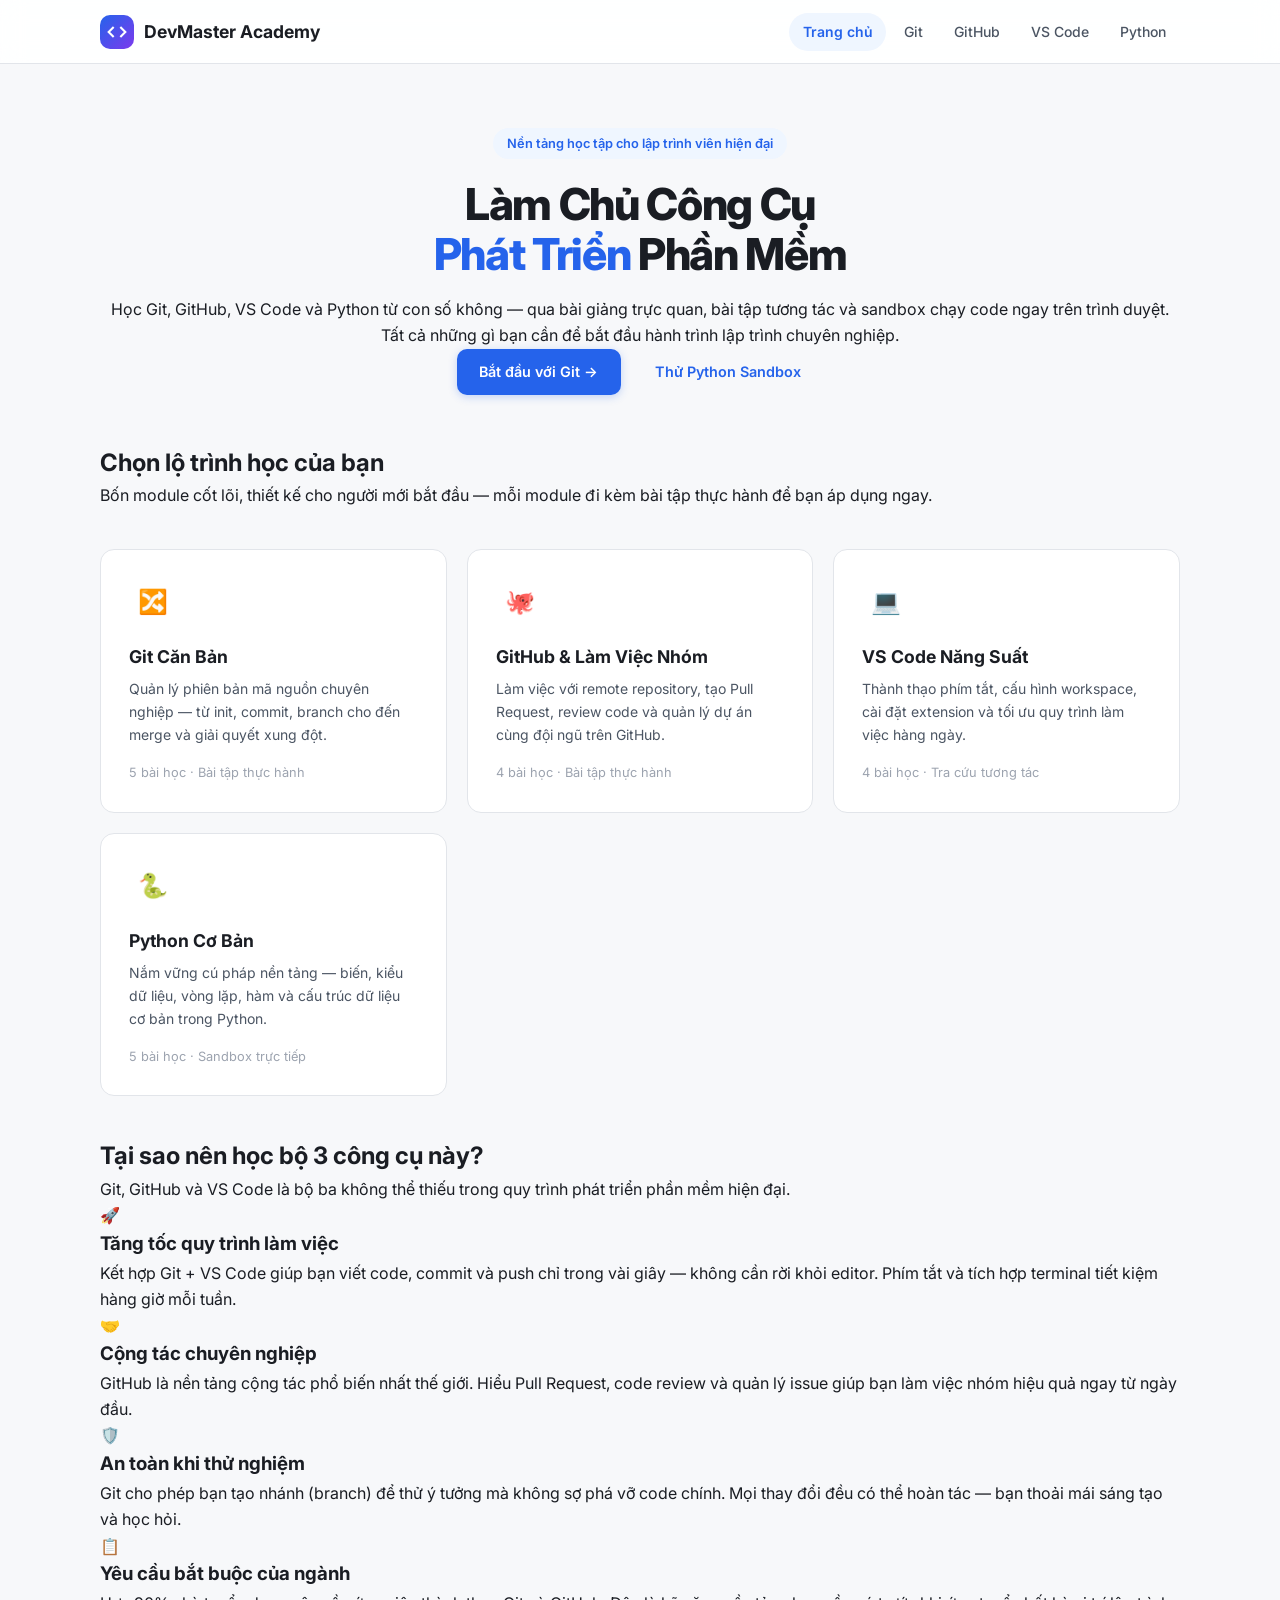
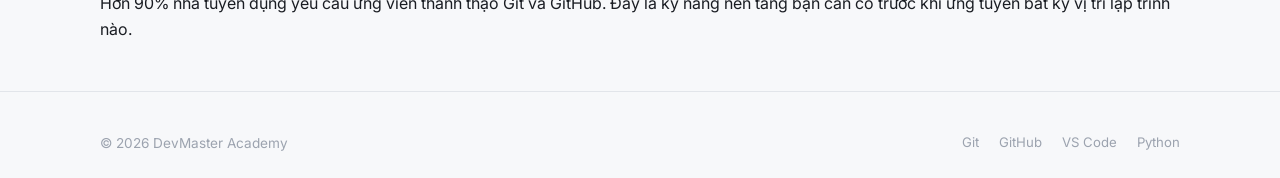
==== index.html @ 4f28a746 "first commit" ====
<!DOCTYPE html>
<html lang="vi">
<head>
  <meta charset="UTF-8">
  <meta name="viewport" content="width=device-width, initial-scale=1.0">
  <title>DevMaster Academy — Nền tảng học lập trình hiện đại</title>
  <link href="https://fonts.googleapis.com/css2?family=Inter:wght@400;500;600;700;800&family=JetBrains+Mono:wght@400;500;600;700&display=swap" rel="stylesheet">
  <link rel="stylesheet" href="css/style.css">
</head>
<body>

  <!-- ========== HEADER ========== -->
  <header class="site-header">
    <div class="container header-inner">
      <a href="index.html" class="brand">
        <div class="brand-icon">
          <svg width="20" height="20" viewBox="0 0 24 24" fill="none" stroke="currentColor" stroke-width="2.5"><polyline points="16 18 22 12 16 6"/><polyline points="8 6 2 12 8 18"/></svg>
        </div>
        DevMaster Academy
      </a>
      <nav class="nav-main">
        <a href="index.html" class="active">Trang chủ</a>
        <a href="git.html">Git</a>
        <a href="github.html">GitHub</a>
        <a href="vscode.html">VS Code</a>
        <a href="python.html">Python</a>
      </nav>
    </div>
  </header>

  <!-- ========== HERO ========== -->
  <section class="hero">
    <div class="container">
      <span class="hero-badge">Nền tảng học tập cho lập trình viên hiện đại</span>
      <h1 class="hero-title">Làm Chủ Công Cụ<br><span class="accent">Phát Triển</span> Phần Mềm</h1>
      <p class="hero-lead">Học Git, GitHub, VS Code và Python từ con số không — qua bài giảng trực quan, bài tập tương tác và sandbox chạy code ngay trên trình duyệt. Tất cả những gì bạn cần để bắt đầu hành trình lập trình chuyên nghiệp.</p>
      <div class="hero-actions">
        <a href="git.html" class="btn btn-primary">Bắt đầu với Git →</a>
        <a href="python.html" class="btn btn-secondary">Thử Python Sandbox</a>
      </div>
    </div>
  </section>

  <!-- ========== MODULE GRID ========== -->
  <section class="modules-section">
    <div class="container">
      <h2 class="section-title">Chọn lộ trình học của bạn</h2>
      <p class="section-desc">Bốn module cốt lõi, thiết kế cho người mới bắt đầu — mỗi module đi kèm bài tập thực hành để bạn áp dụng ngay.</p>
      <div class="modules-grid">

        <!-- Git -->
        <a href="git.html" class="module-card">
          <div class="module-icon">🔀</div>
          <h3 class="module-title">Git Căn Bản</h3>
          <p class="module-desc">Quản lý phiên bản mã nguồn chuyên nghiệp — từ init, commit, branch cho đến merge và giải quyết xung đột.</p>
          <span class="module-meta">5 bài học · Bài tập thực hành</span>
        </a>

        <!-- GitHub -->
        <a href="github.html" class="module-card">
          <div class="module-icon">🐙</div>
          <h3 class="module-title">GitHub & Làm Việc Nhóm</h3>
          <p class="module-desc">Làm việc với remote repository, tạo Pull Request, review code và quản lý dự án cùng đội ngũ trên GitHub.</p>
          <span class="module-meta">4 bài học · Bài tập thực hành</span>
        </a>

        <!-- VS Code -->
        <a href="vscode.html" class="module-card">
          <div class="module-icon">💻</div>
          <h3 class="module-title">VS Code Năng Suất</h3>
          <p class="module-desc">Thành thạo phím tắt, cấu hình workspace, cài đặt extension và tối ưu quy trình làm việc hàng ngày.</p>
          <span class="module-meta">4 bài học · Tra cứu tương tác</span>
        </a>

        <!-- Python -->
        <a href="python.html" class="module-card">
          <div class="module-icon">🐍</div>
          <h3 class="module-title">Python Cơ Bản</h3>
          <p class="module-desc">Nắm vững cú pháp nền tảng — biến, kiểu dữ liệu, vòng lặp, hàm và cấu trúc dữ liệu cơ bản trong Python.</p>
          <span class="module-meta">5 bài học · Sandbox trực tiếp</span>
        </a>

      </div>
    </div>
  </section>

  <!-- ========== WHY SECTION ========== -->
  <section class="why-section">
    <div class="container">
      <h2 class="section-title">Tại sao nên học bộ 3 công cụ này?</h2>
      <p class="section-desc">Git, GitHub và VS Code là bộ ba không thể thiếu trong quy trình phát triển phần mềm hiện đại.</p>
      <div class="why-grid">

        <div class="why-card">
          <div class="why-card-icon">🚀</div>
          <h3>Tăng tốc quy trình làm việc</h3>
          <p>Kết hợp Git + VS Code giúp bạn viết code, commit và push chỉ trong vài giây — không cần rời khỏi editor. Phím tắt và tích hợp terminal tiết kiệm hàng giờ mỗi tuần.</p>
        </div>

        <div class="why-card">
          <div class="why-card-icon">🤝</div>
          <h3>Cộng tác chuyên nghiệp</h3>
          <p>GitHub là nền tảng cộng tác phổ biến nhất thế giới. Hiểu Pull Request, code review và quản lý issue giúp bạn làm việc nhóm hiệu quả ngay từ ngày đầu.</p>
        </div>

        <div class="why-card">
          <div class="why-card-icon">🛡️</div>
          <h3>An toàn khi thử nghiệm</h3>
          <p>Git cho phép bạn tạo nhánh (branch) để thử ý tưởng mà không sợ phá vỡ code chính. Mọi thay đổi đều có thể hoàn tác — bạn thoải mái sáng tạo và học hỏi.</p>
        </div>

        <div class="why-card">
          <div class="why-card-icon">📋</div>
          <h3>Yêu cầu bắt buộc của ngành</h3>
          <p>Hơn 90% nhà tuyển dụng yêu cầu ứng viên thành thạo Git và GitHub. Đây là kỹ năng nền tảng bạn cần có trước khi ứng tuyển bất kỳ vị trí lập trình nào.</p>
        </div>

      </div>
    </div>
  </section>

  <!-- ========== FOOTER ========== -->
  <footer class="site-footer">
    <div class="container footer-inner">
      <span>© 2026 DevMaster Academy</span>
      <div class="footer-links">
        <a href="git.html">Git</a>
        <a href="github.html">GitHub</a>
        <a href="vscode.html">VS Code</a>
        <a href="python.html">Python</a>
      </div>
    </div>
  </footer>

  <script src="js/app.js"></script>
</body>
</html>
---- css/style.css ----
/* ============================================================
   DevMaster Academy – Clean Minimal Design System
   ============================================================ */

/* ---------- Design Tokens ---------- */
:root {
  --font-body: 'Inter', system-ui, -apple-system, sans-serif;
  --font-mono: 'JetBrains Mono', 'Fira Code', Consolas, monospace;

  --c-bg:        #f7f8fa;
  --c-surface:   #ffffff;
  --c-surface-2: #f0f2f5;
  --c-border:    #e2e5ea;
  --c-border-2:  #d0d4db;
  --c-text:      #1a1d23;
  --c-text-2:    #4b5563;
  --c-text-3:    #9ca3af;
  --c-link:      #2563eb;

  --c-blue:      #2563eb;
  --c-blue-bg:   #eff6ff;
  --c-green:     #16a34a;
  --c-green-bg:  #f0fdf4;
  --c-orange:    #ea580c;
  --c-orange-bg: #fff7ed;
  --c-purple:    #7c3aed;
  --c-purple-bg: #f5f3ff;
  --c-yellow:    #ca8a04;
  --c-yellow-bg: #fefce8;
  --c-red:       #dc2626;
  --c-red-bg:    #fef2f2;
  --c-cyan:      #0891b2;
  --c-cyan-bg:   #ecfeff;

  --shadow-xs:  0 1px 2px rgba(0,0,0,.04);
  --shadow-sm:  0 1px 3px rgba(0,0,0,.06), 0 1px 2px rgba(0,0,0,.04);
  --shadow-md:  0 4px 6px -1px rgba(0,0,0,.07), 0 2px 4px -2px rgba(0,0,0,.05);
  --shadow-lg:  0 10px 15px -3px rgba(0,0,0,.08), 0 4px 6px -4px rgba(0,0,0,.04);

  --radius-sm:  6px;
  --radius-md:  10px;
  --radius-lg:  14px;
  --radius-xl:  20px;
  --radius-pill: 100px;

  --max-w: 1120px;
  --header-h: 64px;
}

/* ---------- Reset ---------- */
*,*::before,*::after{box-sizing:border-box;margin:0;padding:0}
html{scroll-behavior:smooth;font-size:16px;-webkit-text-size-adjust:100%}
body{font-family:var(--font-body);background:var(--c-bg);color:var(--c-text);line-height:1.65;min-height:100vh}
img,svg{display:block;max-width:100%}
a{color:var(--c-link);text-decoration:none}
a:hover{text-decoration:underline}
ul,ol{list-style:none}
button,input,select,textarea{font-family:inherit;font-size:inherit}

/* ---------- Layout ---------- */
.container{width:100%;max-width:var(--max-w);margin:0 auto;padding:0 1.25rem}
.page-body{padding:2.5rem 0 4rem}

/* ---------- Header ---------- */
.site-header{
  position:sticky;top:0;z-index:50;
  height:var(--header-h);
  background:rgba(255,255,255,.88);
  backdrop-filter:blur(12px);-webkit-backdrop-filter:blur(12px);
  border-bottom:1px solid var(--c-border);
}
.header-inner{
  display:flex;align-items:center;justify-content:space-between;
  height:var(--header-h);gap:1rem;
}
.brand{display:flex;align-items:center;gap:.6rem;text-decoration:none;color:var(--c-text);font-weight:700;font-size:1.1rem}
.brand-icon{
  width:34px;height:34px;border-radius:var(--radius-md);
  background:linear-gradient(135deg,#2563eb,#7c3aed);
  display:flex;align-items:center;justify-content:center;color:#fff;
}
.nav-main{display:flex;align-items:center;gap:.25rem}
.nav-main a{
  padding:.45rem .85rem;border-radius:var(--radius-pill);
  font-size:.875rem;font-weight:500;color:var(--c-text-2);
  transition:background .15s,color .15s;text-decoration:none;
}
.nav-main a:hover{background:var(--c-surface-2);color:var(--c-text)}
.nav-main a.active{background:var(--c-blue-bg);color:var(--c-blue);font-weight:600}
.mobile-menu-btn{
  display:none;width:38px;height:38px;border-radius:var(--radius-md);
  border:1px solid var(--c-border);background:var(--c-surface);
  cursor:pointer;align-items:center;justify-content:center;color:var(--c-text-2);
}

/* ---------- Hero (Home) ---------- */
.hero{padding:4rem 0 3rem;text-align:center}
.hero-badge{
  display:inline-flex;align-items:center;gap:.4rem;
  padding:.3rem .9rem;border-radius:var(--radius-pill);
  background:var(--c-blue-bg);color:var(--c-blue);
  font-size:.8rem;font-weight:600;margin-bottom:1.25rem;
}
.hero h1{font-size:2.75rem;font-weight:800;line-height:1.15;letter-spacing:-.03em;margin-bottom:1rem}
.hero h1 .accent{color:var(--c-blue)}
.hero .lead{font-size:1.15rem;color:var(--c-text-2);max-width:640px;margin:0 auto 2rem}
.hero-actions{display:flex;gap:.75rem;justify-content:center;flex-wrap:wrap}

/* ---------- Buttons ---------- */
.btn{
  display:inline-flex;align-items:center;gap:.5rem;
  padding:.7rem 1.4rem;border-radius:var(--radius-md);
  font-weight:600;font-size:.9rem;border:none;cursor:pointer;
  transition:transform .15s,box-shadow .15s;text-decoration:none;
}
.btn:hover{transform:translateY(-1px);text-decoration:none}
.btn-primary{background:var(--c-blue);color:#fff;box-shadow:0 2px 8px rgba(37,99,235,.25)}
.btn-primary:hover{box-shadow:0 4px 14px rgba(37,99,235,.35)}
.btn-outline{background:var(--c-surface);color:var(--c-text);border:1px solid var(--c-border)}
.btn-outline:hover{border-color:var(--c-border-2);box-shadow:var(--shadow-sm)}
.btn-sm{padding:.45rem .9rem;font-size:.8rem;border-radius:var(--radius-sm)}
.btn-success{background:var(--c-green);color:#fff}
.btn-orange{background:var(--c-orange);color:#fff}

/* ---------- Module Cards Grid (Home) ---------- */
.modules-grid{
  display:grid;grid-template-columns:repeat(auto-fill,minmax(260px,1fr));
  gap:1.25rem;margin:2.5rem 0;
}
.module-card{
  background:var(--c-surface);border:1px solid var(--c-border);
  border-radius:var(--radius-lg);padding:1.75rem;
  transition:box-shadow .2s,transform .2s;text-decoration:none;color:var(--c-text);
  display:flex;flex-direction:column;
}
.module-card:hover{box-shadow:var(--shadow-md);transform:translateY(-3px);text-decoration:none}
.module-icon{
  width:48px;height:48px;border-radius:var(--radius-md);
  display:flex;align-items:center;justify-content:center;
  font-size:1.5rem;margin-bottom:1rem;
}
.module-icon.git{background:var(--c-orange-bg);color:var(--c-orange)}
.module-icon.github{background:var(--c-surface-2);color:var(--c-text)}
.module-icon.vscode{background:var(--c-blue-bg);color:var(--c-blue)}
.module-icon.python{background:var(--c-yellow-bg);color:var(--c-yellow)}
.module-card h3{font-size:1.1rem;font-weight:700;margin-bottom:.4rem}
.module-card p{font-size:.875rem;color:var(--c-text-2);flex:1}
.module-meta{display:flex;align-items:center;gap:.75rem;margin-top:1rem;font-size:.8rem;color:var(--c-text-3)}

/* ---------- Page Title Banner ---------- */
.page-banner{
  padding:2.5rem 0 1.5rem;
  border-bottom:1px solid var(--c-border);margin-bottom:2.5rem;
}
.breadcrumb{display:flex;align-items:center;gap:.35rem;font-size:.825rem;color:var(--c-text-3);margin-bottom:.75rem}
.breadcrumb a{color:var(--c-text-3)}
.breadcrumb a:hover{color:var(--c-blue)}
.breadcrumb .sep{color:var(--c-border-2)}
.page-banner h1{font-size:2rem;font-weight:800;letter-spacing:-.02em;display:flex;align-items:center;gap:.6rem}
.page-banner .lead{color:var(--c-text-2);margin-top:.4rem;max-width:700px}

/* ---------- Lesson Cards ---------- */
.lessons-list{display:flex;flex-direction:column;gap:2rem}
.lesson{
  background:var(--c-surface);border:1px solid var(--c-border);
  border-radius:var(--radius-lg);overflow:hidden;
}
.lesson-header{
  padding:1.5rem 1.75rem 1.25rem;
  display:flex;align-items:flex-start;justify-content:space-between;gap:1rem;
  border-bottom:1px solid var(--c-border);cursor:pointer;
}
.lesson-header h2{font-size:1.2rem;font-weight:700;display:flex;align-items:center;gap:.5rem}
.lesson-num{
  display:inline-flex;align-items:center;justify-content:center;
  width:28px;height:28px;border-radius:50%;
  background:var(--c-blue-bg);color:var(--c-blue);
  font-size:.8rem;font-weight:700;flex-shrink:0;
}
.lesson-num.orange{background:var(--c-orange-bg);color:var(--c-orange)}
.lesson-num.green{background:var(--c-green-bg);color:var(--c-green)}
.lesson-num.purple{background:var(--c-purple-bg);color:var(--c-purple)}
.badge{
  display:inline-block;padding:.2rem .6rem;border-radius:var(--radius-pill);
  font-size:.7rem;font-weight:600;white-space:nowrap;
}
.badge-blue{background:var(--c-blue-bg);color:var(--c-blue)}
.badge-orange{background:var(--c-orange-bg);color:var(--c-orange)}
.badge-green{background:var(--c-green-bg);color:var(--c-green)}
.badge-purple{background:var(--c-purple-bg);color:var(--c-purple)}
.badge-yellow{background:var(--c-yellow-bg);color:var(--c-yellow)}

.lesson-body{padding:1.5rem 1.75rem}
.lesson-body p{margin-bottom:1rem;color:var(--c-text-2)}
.lesson-body p strong{color:var(--c-text)}
.lesson-body ul,.lesson-body ol{margin-left:1.25rem;margin-bottom:1rem;color:var(--c-text-2)}
.lesson-body li{margin-bottom:.4rem}
.lesson-body li::marker{color:var(--c-text-3)}

/* ---------- Code Blocks ---------- */
.code-block{
  background:#1e1e2e;border-radius:var(--radius-md);
  margin:1.25rem 0;overflow:hidden;border:1px solid #2a2a3c;
}
.code-bar{
  display:flex;align-items:center;justify-content:space-between;
  padding:.4rem .85rem;background:rgba(255,255,255,.04);
  border-bottom:1px solid rgba(255,255,255,.06);
}
.code-lang{font-family:var(--font-mono);font-size:.7rem;color:#9ca3af;text-transform:uppercase;font-weight:600;letter-spacing:.04em}
.btn-copy{
  display:inline-flex;align-items:center;gap:.3rem;
  padding:.2rem .55rem;font-size:.7rem;font-weight:600;
  background:rgba(255,255,255,.06);border:1px solid rgba(255,255,255,.1);
  border-radius:var(--radius-sm);color:#9ca3af;cursor:pointer;
  transition:background .15s,color .15s;
}
.btn-copy:hover{background:rgba(255,255,255,.12);color:#e2e8f0}
.btn-copy.copied{background:rgba(22,163,74,.2);color:#4ade80;border-color:rgba(22,163,74,.3)}
pre{margin:0;padding:1rem 1.1rem;overflow-x:auto;font-family:var(--font-mono);font-size:.82rem;line-height:1.7;color:#cdd6f4}
code{font-family:var(--font-mono)}

/* Inline code */
p code,li code,td code{
  font-size:.82em;padding:.1em .4em;
  background:var(--c-surface-2);border:1px solid var(--c-border);
  border-radius:4px;color:var(--c-blue);
}

/* Syntax tokens */
.t-kw{color:#cba6f7;font-weight:600}
.t-fn{color:#89b4fa}
.t-str{color:#a6e3a1}
.t-num{color:#fab387}
.t-cm{color:#6c7086;font-style:italic}
.t-op{color:#89dceb}
.t-type{color:#f9e2af}
.t-var{color:#cdd6f4}

/* ---------- Callout Boxes ---------- */
.callout{
  display:flex;gap:.75rem;padding:1rem 1.15rem;
  border-radius:var(--radius-md);margin:1.25rem 0;
  font-size:.875rem;line-height:1.6;
}
.callout-icon{font-size:1.15rem;flex-shrink:0;margin-top:.1rem}
.callout-info{background:var(--c-blue-bg);border-left:3px solid var(--c-blue);color:#1e40af}
.callout-tip{background:var(--c-green-bg);border-left:3px solid var(--c-green);color:#166534}
.callout-warn{background:var(--c-yellow-bg);border-left:3px solid var(--c-yellow);color:#854d0e}
.callout-danger{background:var(--c-red-bg);border-left:3px solid var(--c-red);color:#991b1b}

/* ---------- Tables ---------- */
.table-wrap{overflow-x:auto;margin:1.25rem 0;border-radius:var(--radius-md);border:1px solid var(--c-border)}
table{width:100%;border-collapse:collapse;font-size:.875rem}
th{background:var(--c-surface-2);padding:.7rem 1rem;font-weight:600;text-align:left;color:var(--c-text);border-bottom:1px solid var(--c-border)}
td{padding:.7rem 1rem;border-bottom:1px solid var(--c-border);color:var(--c-text-2)}
tr:last-child td{border-bottom:none}
tr:hover td{background:var(--c-surface-2)}

/* ---------- Exercise Block ---------- */
.exercise{
  background:var(--c-surface);border:2px solid var(--c-green);
  border-radius:var(--radius-lg);margin:1.5rem 0;overflow:hidden;
}
.exercise-header{
  display:flex;align-items:center;gap:.6rem;
  padding:.85rem 1.25rem;background:var(--c-green-bg);
  border-bottom:1px solid #bbf7d0;
  font-weight:700;font-size:.9rem;color:var(--c-green);
}
.exercise-body{padding:1.25rem 1.5rem}
.exercise-body p{margin-bottom:.75rem;color:var(--c-text-2)}

/* Exercise: multiple choice */
.quiz-options{display:flex;flex-direction:column;gap:.5rem;margin-top:.75rem}
.quiz-opt{
  display:flex;align-items:center;gap:.65rem;
  padding:.65rem 1rem;background:var(--c-surface-2);
  border:1px solid var(--c-border);border-radius:var(--radius-md);
  cursor:pointer;transition:border-color .15s,background .15s;
  font-size:.9rem;color:var(--c-text);
}
.quiz-opt:hover{border-color:var(--c-blue);background:var(--c-blue-bg)}
.quiz-opt.correct{border-color:var(--c-green)!important;background:var(--c-green-bg)!important;color:var(--c-green)}
.quiz-opt.wrong{border-color:var(--c-red)!important;background:var(--c-red-bg)!important;color:var(--c-red)}
.quiz-opt .opt-letter{
  width:24px;height:24px;border-radius:50%;
  background:var(--c-surface);border:1px solid var(--c-border);
  display:flex;align-items:center;justify-content:center;
  font-size:.75rem;font-weight:700;flex-shrink:0;
}
.quiz-feedback{
  margin-top:.75rem;padding:.7rem 1rem;border-radius:var(--radius-sm);
  font-size:.85rem;display:none;
}
.quiz-feedback.show{display:block}
.quiz-feedback.ok{background:var(--c-green-bg);color:#166534;border-left:3px solid var(--c-green)}
.quiz-feedback.nok{background:var(--c-red-bg);color:#991b1b;border-left:3px solid var(--c-red)}

/* Exercise: fill-in terminal */
.term-exercise{
  background:#1e1e2e;border-radius:var(--radius-md);
  padding:1rem 1.15rem;margin-top:.75rem;
}
.term-exercise .prompt{color:#a6e3a1;font-family:var(--font-mono);font-size:.85rem;font-weight:600}
.term-input{
  display:flex;align-items:center;gap:.5rem;margin-top:.5rem;
}
.term-input input{
  flex:1;background:rgba(255,255,255,.06);border:1px solid rgba(255,255,255,.1);
  border-radius:var(--radius-sm);padding:.45rem .7rem;
  font-family:var(--font-mono);font-size:.85rem;color:#cdd6f4;outline:none;
}
.term-input input:focus{border-color:#89b4fa;box-shadow:0 0 0 2px rgba(137,180,250,.2)}
.term-input button{
  padding:.45rem .85rem;border-radius:var(--radius-sm);
  background:#89b4fa;color:#1e1e2e;border:none;
  font-weight:700;font-size:.8rem;cursor:pointer;
}
.term-result{
  margin-top:.5rem;font-family:var(--font-mono);font-size:.8rem;
  padding:.4rem .6rem;border-radius:var(--radius-sm);display:none;
}
.term-result.show{display:block}
.term-result.pass{background:rgba(166,227,161,.1);color:#a6e3a1}
.term-result.fail{background:rgba(243,139,168,.1);color:#f38ba8}

/* ---------- Sandbox (Python) ---------- */
.sandbox{
  background:var(--c-surface);border:1px solid var(--c-border);
  border-radius:var(--radius-lg);overflow:hidden;margin:1.5rem 0;
}
.sandbox-toolbar{
  display:flex;align-items:center;justify-content:space-between;
  padding:.6rem 1rem;border-bottom:1px solid var(--c-border);
  background:var(--c-surface-2);flex-wrap:wrap;gap:.5rem;
}
.sandbox-toolbar select{
  padding:.35rem .6rem;border:1px solid var(--c-border);
  border-radius:var(--radius-sm);background:var(--c-surface);
  font-size:.8rem;outline:none;
}
.sandbox-split{display:grid;grid-template-columns:1.2fr 1fr;min-height:260px}
.sandbox-editor{
  border-right:1px solid var(--c-border);
}
.sandbox-editor textarea{
  width:100%;height:100%;min-height:260px;
  border:none;padding:1rem;resize:vertical;outline:none;
  font-family:var(--font-mono);font-size:.82rem;line-height:1.65;
  background:#1e1e2e;color:#cdd6f4;
}
.sandbox-output{display:flex;flex-direction:column;background:#11111b}
.sandbox-output-bar{
  padding:.4rem .8rem;font-size:.7rem;font-weight:600;
  color:#9ca3af;border-bottom:1px solid rgba(255,255,255,.06);
  display:flex;align-items:center;justify-content:space-between;
}
.sandbox-console{
  flex:1;padding:.75rem 1rem;font-family:var(--font-mono);
  font-size:.82rem;line-height:1.65;color:#cdd6f4;overflow-y:auto;
  white-space:pre-wrap;
}
.sandbox-console .ok{color:#a6e3a1}
.sandbox-console .err{color:#f38ba8}
.sandbox-console .info{color:#89b4fa}

/* ---------- Shortcuts Grid (VS Code) ---------- */
.search-bar{
  display:flex;gap:.75rem;margin-bottom:1.25rem;flex-wrap:wrap;
}
.search-bar input{
  flex:1;min-width:220px;padding:.6rem 1rem;
  background:var(--c-surface);border:1px solid var(--c-border);
  border-radius:var(--radius-md);outline:none;font-size:.875rem;
}
.search-bar input:focus{border-color:var(--c-blue);box-shadow:0 0 0 3px rgba(37,99,235,.1)}
.filter-pills{display:flex;gap:.4rem;flex-wrap:wrap}
.pill{
  padding:.45rem .85rem;border-radius:var(--radius-pill);
  background:var(--c-surface-2);border:1px solid var(--c-border);
  font-size:.8rem;font-weight:600;color:var(--c-text-2);cursor:pointer;
  transition:all .15s;
}
.pill:hover,.pill.active{background:var(--c-blue-bg);color:var(--c-blue);border-color:rgba(37,99,235,.25)}
.shortcuts-grid{display:grid;grid-template-columns:repeat(auto-fill,minmax(310px,1fr));gap:.75rem}
.sc-card{
  display:flex;align-items:center;justify-content:space-between;gap:.75rem;
  background:var(--c-surface);border:1px solid var(--c-border);
  border-radius:var(--radius-md);padding:.75rem 1rem;
  transition:box-shadow .15s;
}
.sc-card:hover{box-shadow:var(--shadow-sm)}
.sc-card h4{font-size:.875rem;font-weight:600;margin-bottom:.15rem}
.sc-card p{font-size:.75rem;color:var(--c-text-3)}
kbd{
  display:inline-block;padding:.15rem .4rem;
  font-family:var(--font-mono);font-size:.72rem;font-weight:700;
  background:var(--c-surface-2);border:1px solid var(--c-border);
  border-bottom:2px solid var(--c-border-2);border-radius:4px;
  color:var(--c-text);
}
.kbd-combo{display:flex;align-items:center;gap:.25rem;flex-shrink:0}

/* ---------- Git Simulator ---------- */
.git-sim{
  background:var(--c-surface);border:1px solid var(--c-border);
  border-radius:var(--radius-lg);overflow:hidden;margin:1.5rem 0;
}
.git-stages{display:grid;grid-template-columns:repeat(4,1fr);gap:.5rem;padding:1rem}
.git-stage{
  text-align:center;padding:.75rem .5rem;border-radius:var(--radius-md);
  border:1px dashed var(--c-border);background:var(--c-surface-2);
  transition:all .2s;
}
.git-stage.lit{border-color:var(--c-blue);background:var(--c-blue-bg)}
.git-stage .stage-label{font-size:.7rem;font-weight:700;text-transform:uppercase;color:var(--c-text-3);letter-spacing:.04em}
.git-stage .stage-val{font-size:.75rem;color:var(--c-text-2);margin-top:.25rem}
.git-graph{
  min-height:80px;background:var(--c-surface-2);margin:0 1rem;
  border-radius:var(--radius-md);padding:.75rem 1rem;overflow-x:auto;
  display:flex;align-items:center;
}
.commits-row{display:flex;align-items:center;gap:1.25rem;position:relative;min-width:400px}
.commits-row::before{content:'';position:absolute;left:16px;right:16px;height:2px;background:var(--c-border);top:50%;z-index:0}
.cnode{position:relative;z-index:1;display:flex;flex-direction:column;align-items:center;gap:.3rem}
.cnode .dot{
  width:28px;height:28px;border-radius:50%;
  border:2px solid var(--c-blue);background:var(--c-surface);
  display:flex;align-items:center;justify-content:center;
  font-size:.65rem;font-weight:700;color:var(--c-blue);
}
.cnode .dot.first{border-color:var(--c-orange);color:var(--c-orange)}
.cnode .hash{font-family:var(--font-mono);font-size:.6rem;color:var(--c-text-3)}

.sim-term{border-top:1px solid var(--c-border)}
.sim-term-bar{
  display:flex;align-items:center;gap:.5rem;padding:.5rem .75rem;
  background:var(--c-surface-2);border-bottom:1px solid var(--c-border);flex-wrap:wrap;
}
.cmd-btn{
  padding:.25rem .6rem;border-radius:var(--radius-pill);
  background:var(--c-surface);border:1px solid var(--c-border);
  font-family:var(--font-mono);font-size:.72rem;color:var(--c-text-2);
  cursor:pointer;transition:all .15s;
}
.cmd-btn:hover{border-color:var(--c-blue);color:var(--c-blue);background:var(--c-blue-bg)}
.sim-screen{
  min-height:100px;max-height:180px;overflow-y:auto;
  padding:.75rem 1rem;background:#1e1e2e;
  font-family:var(--font-mono);font-size:.8rem;line-height:1.6;color:#cdd6f4;
}
.sim-input{
  display:flex;align-items:center;gap:.5rem;padding:.5rem .75rem;
  background:#181825;border-top:1px solid rgba(255,255,255,.06);
}
.sim-input span{color:#a6e3a1;font-family:var(--font-mono);font-size:.8rem;font-weight:600}
.sim-input input{
  flex:1;background:transparent;border:none;outline:none;
  font-family:var(--font-mono);font-size:.82rem;color:#cdd6f4;
}

/* ---------- Footer ---------- */
.site-footer{
  margin-top:3rem;padding:2.5rem 0 1.5rem;
  border-top:1px solid var(--c-border);color:var(--c-text-3);font-size:.85rem;
}
.footer-inner{
  display:flex;align-items:center;justify-content:space-between;
  flex-wrap:wrap;gap:1rem;
}
.footer-links{display:flex;gap:1.25rem}
.footer-links a{color:var(--c-text-3);font-size:.825rem}
.footer-links a:hover{color:var(--c-blue)}

/* ---------- Toast ---------- */
.toast-box{
  position:fixed;bottom:1.5rem;right:1.5rem;z-index:999;
  display:flex;flex-direction:column;gap:.5rem;pointer-events:none;
}
.toast{
  background:var(--c-surface);border:1px solid var(--c-border);
  border-radius:var(--radius-md);box-shadow:var(--shadow-lg);
  padding:.6rem 1.1rem;font-size:.85rem;color:var(--c-text);
  display:flex;align-items:center;gap:.5rem;
  transform:translateY(20px);opacity:0;transition:all .25s;pointer-events:auto;
}
.toast.show{transform:translateY(0);opacity:1}

/* ---------- Responsive ---------- */
@media(max-width:768px){
  .nav-main{display:none}
  .mobile-menu-btn{display:flex}
  .hero h1{font-size:2rem}
  .modules-grid{grid-template-columns:1fr}
  .git-stages{grid-template-columns:1fr 1fr}
  .sandbox-split{grid-template-columns:1fr}
  .sandbox-editor{border-right:none;border-bottom:1px solid var(--c-border)}
  .footer-inner{flex-direction:column;text-align:center}
  .shortcuts-grid{grid-template-columns:1fr}
}
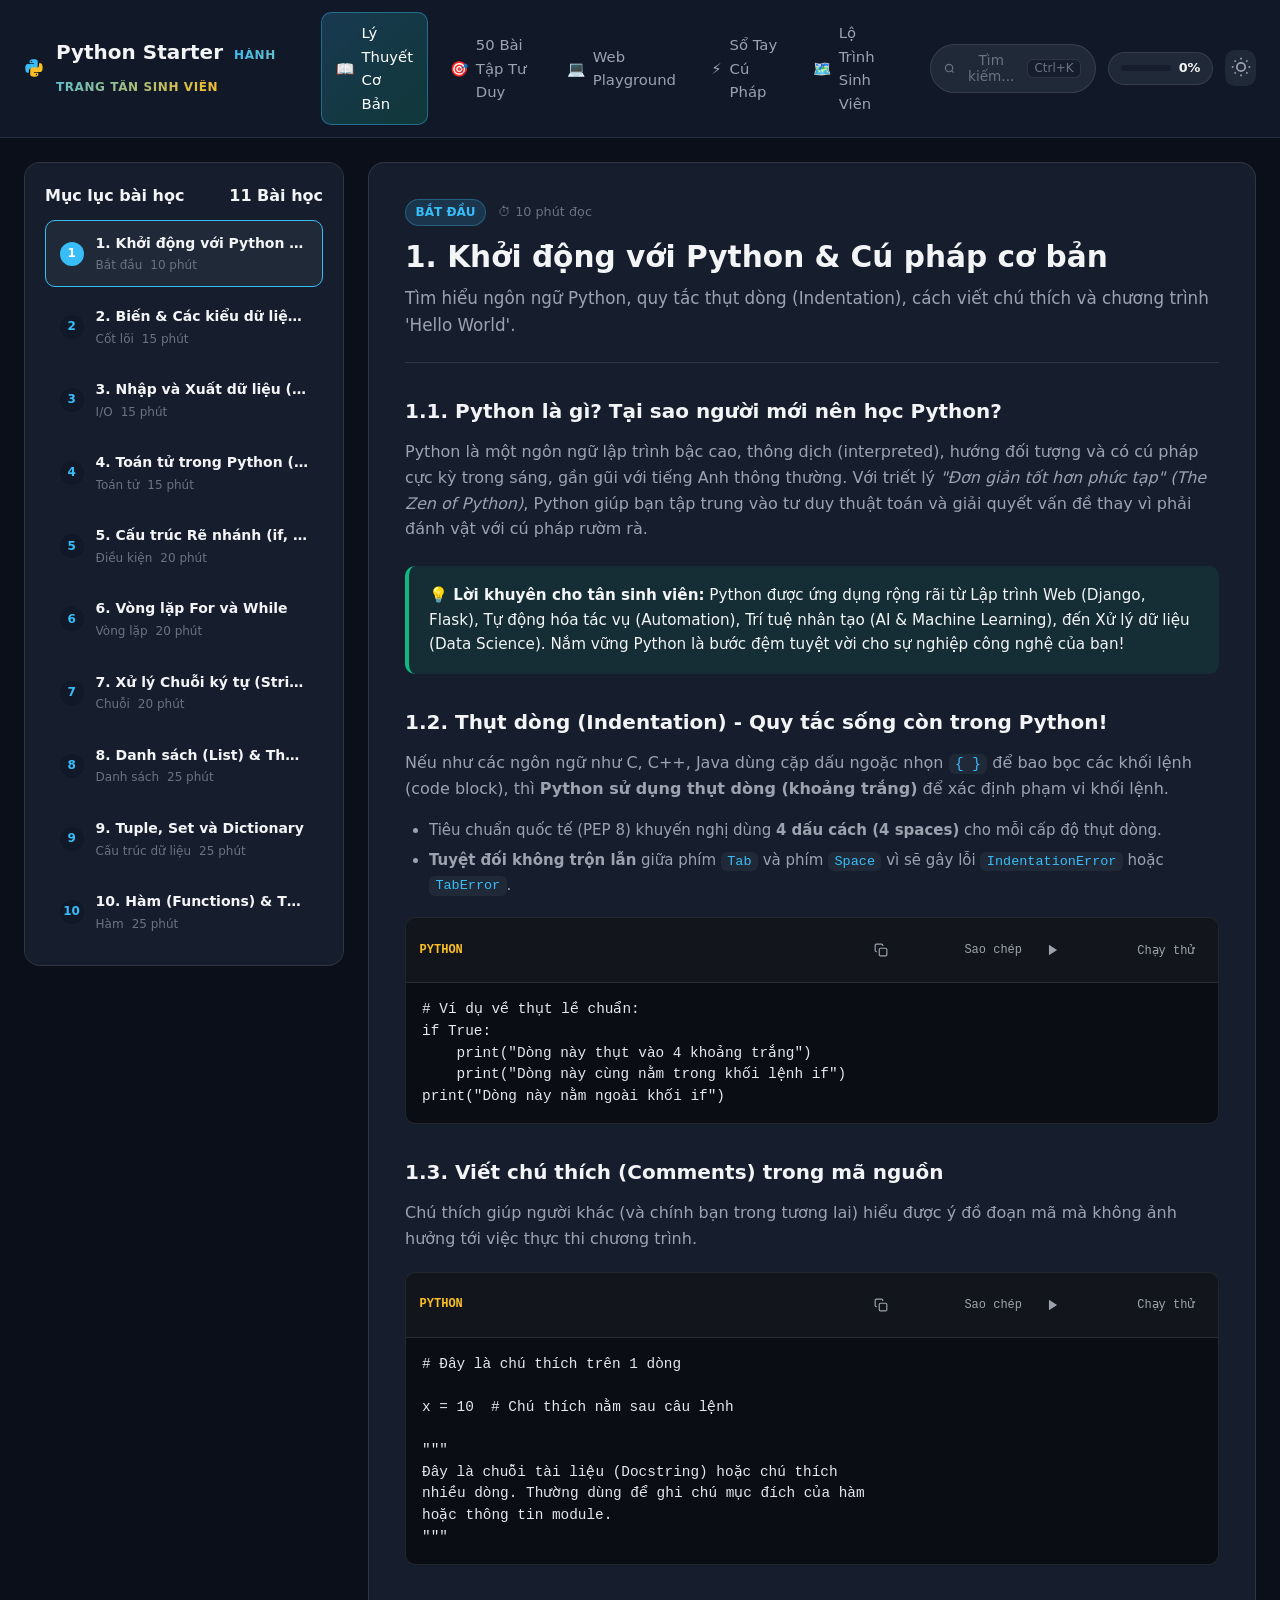
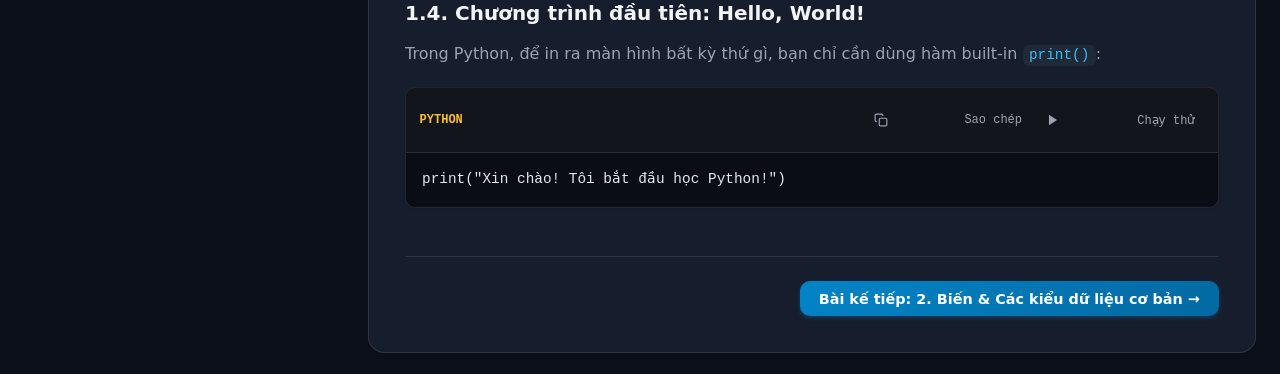
==== commit eb29534b: "py-base" ====
--- a/index.html
+++ b/index.html
@@ -1,137 +1,508 @@
 <!DOCTYPE html>
-<html lang="vi">
+<html lang="vi" data-theme="dark">
 <head>
   <meta charset="UTF-8">
   <meta name="viewport" content="width=device-width, initial-scale=1.0">
-  <title>DevMaster Academy — Nền tảng học lập trình hiện đại</title>
-  <link href="https://fonts.googleapis.com/css2?family=Inter:wght@400;500;600;700;800&family=JetBrains+Mono:wght@400;500;600;700&display=swap" rel="stylesheet">
+  <title>Python Starter - Hành Trang Lập Trình Python Cho Sinh Viên</title>
+  <meta name="description" content="Nền tảng tự học lập trình Python toàn diện cho tân sinh viên: Lý thuyết nhập môn cốt lõi, 50 bài tập rèn tư duy giải thuật từ dễ đến nâng cao, và trình chạy code WebAssembly trực tuyến.">
+  
+  <!-- Favicon Python SVG -->
+  <link rel="icon" type="image/svg+xml" href="data:image/svg+xml,<svg xmlns='http://www.w3.org/2000/svg' viewBox='0 0 24 24'><path fill='%2338bdf8' d='M12 2C6.48 2 2 6.48 2 12s4.48 10 10 10 10-4.48 10-10S17.52 2 12 2zm-1 14h2v2h-2zm0-10h2v8h-2z'/></svg>">
+
+  <!-- Stylesheet -->
   <link rel="stylesheet" href="css/style.css">
 </head>
 <body>
 
-  <!-- ========== HEADER ========== -->
+  <!-- ==========================================
+       HEADER & NAVIGATION
+       ========================================== -->
   <header class="site-header">
-    <div class="container header-inner">
-      <a href="index.html" class="brand">
-        <div class="brand-icon">
-          <svg width="20" height="20" viewBox="0 0 24 24" fill="none" stroke="currentColor" stroke-width="2.5"><polyline points="16 18 22 12 16 6"/><polyline points="8 6 2 12 8 18"/></svg>
-        </div>
-        DevMaster Academy
-      </a>
-      <nav class="nav-main">
-        <a href="index.html" class="active">Trang chủ</a>
-        <a href="git.html">Git</a>
-        <a href="github.html">GitHub</a>
-        <a href="vscode.html">VS Code</a>
-        <a href="python.html">Python</a>
+    <div class="header-container">
+      <div class="brand-logo">
+        <svg viewBox="0 0 128 128" fill="none" xmlns="http://www.w3.org/2000/svg">
+          <path d="M63.7 8.2c-29.3 0-27.5 12.7-27.5 12.7l.1 13.2h28.1v4H24.8S8.2 36.3 8.2 65.6s14.6 28.3 14.6 28.3h8.7V81.4s-.5-14.6 14.4-14.6h28.1s13.9.2 13.9-13.6V22.2s2-14-24.2-14zm-15.6 9.1c2.7 0 5 2.2 5 5s-2.2 5-5 5-5-2.2-5-5 2.3-5 5-5z" fill="#38BDF8"/>
+          <path d="M64.3 119.8c29.3 0 27.5-12.7 27.5-12.7l-.1-13.2H63.6v-4h39.6s16.6 1.8 16.6-27.5-14.6-28.3-14.6-28.3h-8.7v12.5s.5 14.6-14.4 14.6H54s-13.9-.2-13.9 13.6v31.1s-2 13.9 24.2 13.9zm15.6-9.1c-2.7 0-5-2.2-5-5s2.2-5 5-5 5 2.2 5 5-2.3 5-5 5z" fill="#FBBF24"/>
+        </svg>
+        <div>
+          <span>Python Starter</span>
+          <span class="brand-tagline">Hành trang tân sinh viên</span>
+        </div>
+      </div>
+
+      <!-- Main Navigation Menu -->
+      <nav class="main-nav" id="main-nav">
+        <a href="#theory" class="nav-link active" data-tab="theory">
+          <span>📖</span> Lý Thuyết Cơ Bản
+        </a>
+        <a href="#exercises" class="nav-link" data-tab="exercises">
+          <span>🎯</span> 50 Bài Tập Tư Duy
+        </a>
+        <a href="#playground" class="nav-link" data-tab="playground">
+          <span>💻</span> Web Playground
+        </a>
+        <a href="#cheatsheet" class="nav-link" data-tab="cheatsheet">
+          <span>⚡</span> Sổ Tay Cú Pháp
+        </a>
+        <a href="#roadmap" class="nav-link" data-tab="roadmap">
+          <span>🗺️</span> Lộ Trình Sinh Viên
+        </a>
       </nav>
+
+      <!-- Header Actions: Search, Progress, Theme Toggle -->
+      <div class="header-actions">
+        <!-- Quick Search Button -->
+        <button class="search-trigger-btn" id="global-search-trigger" title="Tìm kiếm nhanh">
+          <svg width="15" height="15" viewBox="0 0 24 24" fill="none" stroke="currentColor" stroke-width="2.5">
+            <circle cx="11" cy="11" r="8"></circle>
+            <line x1="21" y1="21" x2="16.65" y2="16.65"></line>
+          </svg>
+          <span>Tìm kiếm...</span>
+          <span class="search-shortcut">Ctrl+K</span>
+        </button>
+
+        <!-- Exercise Progress Pill -->
+        <div class="header-progress-wrap" title="Tiến độ hoàn thành 50 bài tập">
+          <div class="progress-pill-bar">
+            <div class="progress-pill-fill" id="progress-bar-fill"></div>
+          </div>
+          <span id="header-completed-badge">0%</span>
+        </div>
+
+        <!-- Dark/Light Theme Toggle -->
+        <button class="icon-btn" id="theme-toggle-btn" title="Chuyển chế độ Sáng / Tối">
+          <span id="theme-toggle-icon">
+            <svg width="20" height="20" viewBox="0 0 24 24" fill="none" stroke="currentColor" stroke-width="2">
+              <circle cx="12" cy="12" r="5"></circle>
+              <line x1="12" y1="1" x2="12" y2="3"></line>
+              <line x1="12" y1="21" x2="12" y2="23"></line>
+              <line x1="4.22" y1="4.22" x2="5.64" y2="5.64"></line>
+              <line x1="18.36" y1="18.36" x2="19.78" y2="19.78"></line>
+              <line x1="1" y1="12" x2="3" y2="12"></line>
+              <line x1="21" y1="12" x2="23" y2="12"></line>
+              <line x1="4.22" y1="19.78" x2="5.64" y2="18.36"></line>
+              <line x1="18.36" y1="5.64" x2="19.78" y2="4.22"></line>
+            </svg>
+          </span>
+        </button>
+
+        <!-- Mobile Hamburger Toggle -->
+        <button class="icon-btn mobile-menu-btn" id="mobile-menu-btn" title="Menu">
+          <svg width="22" height="22" viewBox="0 0 24 24" fill="none" stroke="currentColor" stroke-width="2">
+            <line x1="3" y1="12" x2="21" y2="12"></line>
+            <line x1="3" y1="6" x2="21" y2="6"></line>
+            <line x1="3" y1="18" x2="21" y2="18"></line>
+          </svg>
+        </button>
+      </div>
     </div>
   </header>
 
-  <!-- ========== HERO ========== -->
-  <section class="hero">
-    <div class="container">
-      <span class="hero-badge">Nền tảng học tập cho lập trình viên hiện đại</span>
-      <h1 class="hero-title">Làm Chủ Công Cụ<br><span class="accent">Phát Triển</span> Phần Mềm</h1>
-      <p class="hero-lead">Học Git, GitHub, VS Code và Python từ con số không — qua bài giảng trực quan, bài tập tương tác và sandbox chạy code ngay trên trình duyệt. Tất cả những gì bạn cần để bắt đầu hành trình lập trình chuyên nghiệp.</p>
-      <div class="hero-actions">
-        <a href="git.html" class="btn btn-primary">Bắt đầu với Git →</a>
-        <a href="python.html" class="btn btn-secondary">Thử Python Sandbox</a>
+  <!-- ==========================================
+       MAIN CONTENT CONTAINER
+       ========================================== -->
+  <main class="main-wrapper">
+
+    <!-- ------------------------------------------
+         TAB 1: LÝ THUYẾT CƠ BẢN
+         ------------------------------------------ -->
+    <section class="tab-pane active" id="tab-theory">
+      <div class="theory-layout">
+        <!-- Sidebar bài học -->
+        <aside class="theory-sidebar">
+          <div class="sidebar-title">
+            <span>Mục lục bài học</span>
+            <span class="badge-mini">11 Bài học</span>
+          </div>
+          <ul class="lesson-nav-list" id="theory-lesson-list">
+            <!-- Render động bằng JS từ THEORY_DATA -->
+          </ul>
+        </aside>
+
+        <!-- Nội dung bài học đang xem -->
+        <div class="theory-content" id="theory-content-view">
+          <!-- Render động bằng JS -->
+        </div>
+      </div>
+    </section>
+
+    <!-- ------------------------------------------
+         TAB 2: 50 BÀI TẬP RÈN TƯ DUY
+         ------------------------------------------ -->
+    <section class="tab-pane" id="tab-exercises">
+      <!-- Hero Banner -->
+      <div class="exercises-header-section">
+        <div class="ex-hero-content">
+          <h2>🎯 50 Bài Tập Lập Trình Python Điển Hình</h2>
+          <p>Được tuyển chọn và phân cấp khoa học từ bài toán nhập xuất số học cơ bản nhất đến các cấu trúc dữ liệu và giải thuật kinh điển (Two Sum, Binary Search, Bubble Sort, Memoization, CRUD Mini Project). Hãy giải tuần tự để xây dựng nền tảng tư duy lập trình vững chắc!</p>
+        </div>
+      </div>
+
+      <!-- Filter & Search Controls -->
+      <div class="filter-container">
+        <div class="filter-row-top">
+          <!-- Level Filter Pills -->
+          <div class="filter-pills">
+            <button class="filter-pill active" data-level="all">Tất cả bài tập</button>
+            <button class="filter-pill" data-level="1">⭐ Cấp 1 (I/O & Số học)</button>
+            <button class="filter-pill" data-level="2">⭐⭐ Cấp 2 (Điều kiện)</button>
+            <button class="filter-pill" data-level="3">⭐⭐⭐ Cấp 3 (Vòng lặp)</button>
+            <button class="filter-pill" data-level="4">⭐⭐⭐⭐ Cấp 4 (Chuỗi & List)</button>
+            <button class="filter-pill" data-level="5">⭐⭐⭐⭐⭐ Cấp 5 (Thuật toán)</button>
+          </div>
+
+          <!-- Search Input -->
+          <div class="search-input-wrap">
+            <span class="search-icon-inside">🔍</span>
+            <input type="text" id="exercise-search-input" placeholder="Tìm kiếm bài tập theo tên, từ khóa...">
+          </div>
+        </div>
+
+        <div class="filter-row-bottom">
+          <div class="filter-selects">
+            <!-- Category Filter -->
+            <select class="custom-select" id="exercise-category-filter">
+              <option value="all">📁 Tất cả chủ đề</option>
+              <option value="Số học & I/O">Số học & I/O (Bài 1 - 10)</option>
+              <option value="Rẽ nhánh & Logic">Rẽ nhánh & Logic (Bài 11 - 20)</option>
+              <option value="Vòng lặp & Số học">Vòng lặp & Số học (Bài 21 - 30)</option>
+              <option value="Chuỗi & Danh sách">Chuỗi & Danh sách (Bài 31 - 40)</option>
+              <option value="Dict & Thuật toán">Dict & Thuật toán (Bài 41 - 50)</option>
+            </select>
+
+            <!-- Status Filter -->
+            <select class="custom-select" id="exercise-status-filter">
+              <option value="all">Trạng thái: Tất cả</option>
+              <option value="completed">✔ Đã hoàn thành</option>
+              <option value="pending">⏳ Chưa làm</option>
+              <option value="bookmarked">🔖 Đã lưu ôn tập</option>
+            </select>
+          </div>
+
+          <div class="filtered-count" id="filtered-exercises-count">
+            Đang hiển thị: 50 / 50 bài tập
+          </div>
+        </div>
+      </div>
+
+      <!-- Exercise Cards Grid -->
+      <div class="exercises-grid" id="exercises-grid">
+        <!-- Render động 50 bài tập từ EXERCISES_DATA bằng JS -->
+      </div>
+    </section>
+
+    <!-- ------------------------------------------
+         TAB 3: WEB PLAYGROUND (PYODIDE PYTHON 3)
+         ------------------------------------------ -->
+    <section class="tab-pane" id="tab-playground">
+      <div class="playground-container">
+        <!-- Panel Soạn Thảo Code -->
+        <div class="editor-panel">
+          <div class="panel-toolbar">
+            <div class="panel-title">
+              <span>🐍 Trình Soạn Thảo Python</span>
+              <span id="pyodide-status" class="status-badge loading">Đang kiểm tra trình thông dịch...</span>
+            </div>
+
+            <div class="panel-actions">
+              <select class="custom-select" id="playground-templates" style="padding: 0.25rem 0.6rem; font-size: 0.8rem;">
+                <option value="">📂 Mẫu mã nguồn...</option>
+                <option value="hello">Hello World & Nhập tên</option>
+                <option value="sum">Tính tổng Gauss (1..100)</option>
+                <option value="list">List Comprehension</option>
+                <option value="dict">Thống kê từ vựng (Dict)</option>
+              </select>
+            </div>
+          </div>
+
+          <textarea id="code-editor" class="code-textarea" spellcheck="false" placeholder="# Viết hoặc dán mã nguồn Python vào đây...
+# Nhấn 'Chạy Code' bên dưới để thực thi"># Viết chương trình Python đầu tiên của bạn ở đây!
+ho_ten = input("Nhập họ tên của bạn: ")
+print(f"Xin chào tân sinh viên: {ho_ten}! Chúc bạn học tốt Python!")
+
+# Tính tổng các số chẵn từ 1 đến 20:
+so_chan = [x for x in range(1, 21) if x % 2 == 0]
+print("Các số chẵn:", so_chan)
+print("Tổng các số chẵn:", sum(so_chan))
+</textarea>
+
+          <!-- Input Buffer Box for input() -->
+          <div class="custom-input-box">
+            <label for="custom-input">📥 Dữ liệu đầu vào cho lệnh <code>input()</code> (Mỗi dòng một giá trị):</label>
+            <textarea id="custom-input" placeholder="Ví dụ:&#10;Nguyễn Văn An&#10;20">Nguyễn Văn An</textarea>
+          </div>
+
+          <div class="panel-toolbar" style="border-top: 1px solid var(--border-color); border-bottom: none;">
+            <button class="btn btn-outline btn-sm" onclick="document.getElementById('code-editor').value = ''">
+              Làm trống Editor
+            </button>
+            <button class="btn btn-primary" id="btn-run-code">
+              <svg width="18" height="18" viewBox="0 0 24 24" fill="currentColor">
+                <polygon points="5 3 19 12 5 21 5 3"></polygon>
+              </svg>
+              <span>Chạy Code (Run)</span>
+            </button>
+          </div>
+        </div>
+
+        <!-- Panel Màn Hình Terminal Output -->
+        <div class="terminal-panel">
+          <div class="panel-toolbar">
+            <div class="panel-title">
+              <span>🖥 Màn hình Terminal Console</span>
+            </div>
+            <button class="btn btn-outline btn-sm" id="btn-clear-terminal">
+              Xóa Console
+            </button>
+          </div>
+
+          <div class="terminal-screen" id="terminal-output">
+            <span class="term-line info">Chào mừng bạn đến với Web Python Runner! Nhấn nút 'Chạy Code' màu xanh để chạy mã.</span>
+          </div>
+        </div>
+      </div>
+    </section>
+
+    <!-- ------------------------------------------
+         TAB 4: SỔ TAY CÚ PHÁP (CHEATSHEET)
+         ------------------------------------------ -->
+    <section class="tab-pane" id="tab-cheatsheet">
+      <div class="cheatsheet-header" style="margin-bottom: 1.5rem;">
+        <h2>⚡ Sổ Tay Cú Pháp Nhanh (Python Cheat Sheet)</h2>
+        <p style="color: var(--text-secondary);">Bản tra cứu nhanh các hàm, cấu trúc dữ liệu và phương thức thường dùng nhất trong các buổi thi thực hành và làm bài tập.</p>
+      </div>
+
+      <div class="cheatsheet-grid">
+        <!-- Card 1: Các hàm Built-in thông dụng -->
+        <div class="cheat-card">
+          <h3>📌 Hàm Built-in Cơ Bản</h3>
+          <ul class="cheat-list">
+            <li class="cheat-item">
+              <code>print(*objects, sep=' ', end='\n')</code>
+              <span>In dữ liệu ra màn hình. Tùy chỉnh dấu cách hoặc kết thúc dòng.</span>
+            </li>
+            <li class="cheat-item">
+              <code>len(s)</code>
+              <span>Trả về số lượng phần tử của chuỗi, danh sách, tuple hoặc dictionary.</span>
+            </li>
+            <li class="cheat-item">
+              <code>range(start, stop, step)</code>
+              <span>Tạo dãy số nguyên từ start đến stop - 1 với bước nhảy step.</span>
+            </li>
+            <li class="cheat-item">
+              <code>sum(iterable), max(...), min(...)</code>
+              <span>Tính tổng, tìm phần tử lớn nhất và nhỏ nhất cực nhanh.</span>
+            </li>
+            <li class="cheat-item">
+              <code>sorted(iterable, reverse=False)</code>
+              <span>Trả về một danh sách mới đã được sắp xếp tăng dần hoặc giảm dần.</span>
+            </li>
+            <li class="cheat-item">
+              <code>map(func, iterable)</code>
+              <span>Áp dụng hàm func lên từng phần tử. Ví dụ: <code>list(map(int, input().split()))</code>.</span>
+            </li>
+          </ul>
+        </div>
+
+        <!-- Card 2: Phương thức Chuỗi (String) -->
+        <div class="cheat-card">
+          <h3>🔤 Phương Thức Chuỗi (String)</h3>
+          <ul class="cheat-list">
+            <li class="cheat-item">
+              <code>s.strip()</code>
+              <span>Xóa bỏ tất cả khoảng trắng và dấu xuống dòng ở hai đầu chuỗi.</span>
+            </li>
+            <li class="cheat-item">
+              <code>s.lower(), s.upper(), s.capitalize()</code>
+              <span>Chuyển thành chữ thường, chữ HOA, hoặc viết hoa chữ cái đầu tiên.</span>
+            </li>
+            <li class="cheat-item">
+              <code>s.split(sep=None)</code>
+              <span>Tách chuỗi thành một danh sách các từ.</span>
+            </li>
+            <li class="cheat-item">
+              <code>separator.join(list_of_strings)</code>
+              <span>Nối danh sách các từ thành một chuỗi duy nhất.</span>
+            </li>
+            <li class="cheat-item">
+              <code>s.replace(old, new)</code>
+              <span>Thay thế toàn bộ chuỗi con <code>old</code> bằng <code>new</code>.</span>
+            </li>
+            <li class="cheat-item">
+              <code>s.find(sub), s.count(sub)</code>
+              <span>Tìm vị trí xuất hiện đầu tiên của <code>sub</code> (-1 nếu không thấy), đếm số lần xuất hiện.</span>
+            </li>
+          </ul>
+        </div>
+
+        <!-- Card 3: Phương thức Danh sách (List) -->
+        <div class="cheat-card">
+          <h3>📋 Phương Thức Danh Sách (List)</h3>
+          <ul class="cheat-list">
+            <li class="cheat-item">
+              <code>lst.append(x)</code>
+              <span>Thêm một phần tử <code>x</code> vào cuối danh sách (O(1)).</span>
+            </li>
+            <li class="cheat-item">
+              <code>lst.insert(i, x)</code>
+              <span>Chèn phần tử <code>x</code> vào vị trí chỉ số <code>i</code>.</span>
+            </li>
+            <li class="cheat-item">
+              <code>lst.pop([i])</code>
+              <span>Xóa và trả về phần tử tại vị trí <code>i</code> (mặc định là phần tử cuối).</span>
+            </li>
+            <li class="cheat-item">
+              <code>lst.remove(x)</code>
+              <span>Xóa phần tử đầu tiên trong danh sách có giá trị bằng <code>x</code>.</span>
+            </li>
+            <li class="cheat-item">
+              <code>lst.sort(reverse=False)</code>
+              <span>Sắp xếp danh sách tại chỗ (thay đổi trực tiếp danh sách ban đầu).</span>
+            </li>
+            <li class="cheat-item">
+              <code>lst.index(x)</code>
+              <span>Trả về chỉ mục vị trí xuất hiện đầu tiên của giá trị <code>x</code>.</span>
+            </li>
+          </ul>
+        </div>
+
+        <!-- Card 4: Dictionary & Set -->
+        <div class="cheat-card">
+          <h3>🗂️ Dictionary & Set</h3>
+          <ul class="cheat-list">
+            <li class="cheat-item">
+              <code>d.get(key, default)</code>
+              <span>Truy xuất an toàn giá trị của khóa <code>key</code>, trả về <code>default</code> nếu không tìm thấy.</span>
+            </li>
+            <li class="cheat-item">
+              <code>d.keys(), d.values(), d.items()</code>
+              <span>Lấy danh sách các khóa, danh sách giá trị, hoặc các cặp <code>(khóa, giá trị)</code>.</span>
+            </li>
+            <li class="cheat-item">
+              <code>set.add(x), set.remove(x)</code>
+              <span>Thêm hoặc xóa một phần tử trong tập hợp.</span>
+            </li>
+            <li class="cheat-item">
+              <code>A | B, A &amp; B, A - B</code>
+              <span>Các phép toán tập hợp: Hợp (Union), Giao (Intersection), và Hiệu (Difference).</span>
+            </li>
+          </ul>
+        </div>
+      </div>
+    </section>
+
+    <!-- ------------------------------------------
+         TAB 5: LỘ TRÌNH TÂN SINH VIÊN (ROADMAP)
+         ------------------------------------------ -->
+    <section class="tab-pane" id="tab-roadmap">
+      <div class="roadmap-container">
+        <div class="roadmap-header" style="text-align: center; margin-bottom: 2rem;">
+          <h2>🗺️ Lộ Trình 4 Tuần Làm Chủ Python Cho Tân Sinh Viên</h2>
+          <p style="color: var(--text-secondary);">Kế hoạch từng bước giúp bạn từ người chưa biết gì về code trở thành một sinh viên xuất sắc môn Nhập môn Lập trình!</p>
+        </div>
+
+        <div class="roadmap-timeline">
+          <!-- Tuần 1 -->
+          <div class="timeline-step">
+            <div class="step-box">
+              <div class="step-phase">Tuần 1: Khởi động & Làm quen Cú pháp</div>
+              <h3 class="step-title">Biến, Kiểu Dữ Liệu & Nhập Xuất Chuẩn</h3>
+              <p>Mục tiêu: Hiểu cơ chế hoạt động của máy tính, cài đặt Visual Studio Code và Python 3 trên máy tính cá nhân. Nắm chắc kiểu số, chuỗi, toán tử số học và định dạng f-strings.</p>
+              <div class="tip-box" style="margin-top: 0.75rem;">
+                <strong>🎯 Bài tập cần chinh phục:</strong> Hoàn thành toàn bộ Bài 1 đến Bài 10 trong mục Bài tập.
+              </div>
+            </div>
+          </div>
+
+          <!-- Tuần 2 -->
+          <div class="timeline-step">
+            <div class="step-box">
+              <div class="step-phase">Tuần 2: Tư duy Rẽ nhánh & Vòng lặp</div>
+              <h3 class="step-title">Cấu Trúc Điều Kiện If-Else & Vòng Lặp For/While</h3>
+              <p>Mục tiêu: Rèn luyện tư duy logic phân nhánh quyết định. Thành thạo vòng lặp duyệt số học, vẽ hình sao, tính giai thừa, kiểm tra số nguyên tố và số đối xứng.</p>
+              <div class="tip-box" style="margin-top: 0.75rem;">
+                <strong>🎯 Bài tập cần chinh phục:</strong> Hoàn thành Bài 11 đến Bài 30.
+              </div>
+            </div>
+          </div>
+
+          <!-- Tuần 3 -->
+          <div class="timeline-step">
+            <div class="step-box">
+              <div class="step-phase">Tuần 3: Cấu trúc Dữ liệu Nền tảng</div>
+              <h3 class="step-title">Xử Lý Chuỗi, Danh Sách (List) & Mảng</h3>
+              <p>Mục tiêu: Làm chủ các thao tác cắt lát slicing, thêm/sửa/xóa phần tử trong List, kỹ thuật 2 con trỏ, chuẩn hóa chuỗi và List Comprehension.</p>
+              <div class="tip-box" style="margin-top: 0.75rem;">
+                <strong>🎯 Bài tập cần chinh phục:</strong> Hoàn thành Bài 31 đến Bài 40.
+              </div>
+            </div>
+          </div>
+
+          <!-- Tuần 4 -->
+          <div class="timeline-step">
+            <div class="step-box">
+              <div class="step-phase">Tuần 4: Thuật toán & Mini Project</div>
+              <h3 class="step-title">Dictionary, Hàm, Giải Thuật & Dự Án CRUD</h3>
+              <p>Mục tiêu: Nắm vững Dictionary cho bài toán đếm tần suất và nhóm dữ liệu. Hiểu thuật toán tìm kiếm nhị phân (Binary Search), sắp xếp nổi bọt (Bubble Sort), đệ quy có nhớ (Memoization) và hoàn thiện hệ thống quản lý sinh viên mini.</p>
+              <div class="tip-box" style="margin-top: 0.75rem;">
+                <strong>🎯 Bài tập cần chinh phục:</strong> Hoàn thành Bài 41 đến Bài 50.
+              </div>
+            </div>
+          </div>
+        </div>
+
+        <!-- Lời khuyên vàng -->
+        <div class="alert-info-box" style="margin-top: 2rem;">
+          <h3>💡 3 Quy Tắc "Vàng" Cho Sinh Viên Ngành Công Nghệ Thông Tin:</h3>
+          <ul style="margin-left: 1.5rem; margin-top: 0.5rem;">
+            <li><strong>Tự tay gõ code (Hand-on Coding):</strong> Đừng chỉ đọc lướt bằng mắt! Hãy gõ từng dòng code, chạy thử và cố tình làm cho nó báo lỗi để học cách đọc Traceback sửa lỗi.</li>
+            <li><strong>Vẽ luồng chương trình ra giấy trước:</strong> Khi gặp một bài toán khó, hãy lấy giấy nháp hoặc sổ tay ghi lại các bước giải bằng ngôn ngữ tự nhiên trước khi bắt tay viết mã.</li>
+            <li><strong>Học cách sử dụng Git và GitHub sớm:</strong> Lưu trữ tất cả bài tập đã giải lên kho lưu trữ GitHub cá nhân. Đó chính là bản CV đầu tiên chứng minh năng lực của bạn khi đi xin thực tập sau này!</li>
+          </ul>
+        </div>
+      </div>
+    </section>
+
+  </main>
+
+  <!-- ==========================================
+       MODAL CHI TIẾT BÀI TẬP (EXERCISE MODAL)
+       ========================================== -->
+  <div class="modal-overlay" id="exercise-detail-modal">
+    <div class="modal-card">
+      <div class="modal-top-bar">
+        <span style="font-weight: 700; color: var(--text-primary);">Chi Tiết Bài Tập Lập Trình</span>
+        <button class="modal-close-btn" onclick="closeModal()" title="Đóng cửa sổ">✕</button>
+      </div>
+      <div class="modal-scroll-body" id="modal-exercise-body">
+        <!-- Render động nội dung bài tập bằng JS -->
       </div>
     </div>
-  </section>
-
-  <!-- ========== MODULE GRID ========== -->
-  <section class="modules-section">
-    <div class="container">
-      <h2 class="section-title">Chọn lộ trình học của bạn</h2>
-      <p class="section-desc">Bốn module cốt lõi, thiết kế cho người mới bắt đầu — mỗi module đi kèm bài tập thực hành để bạn áp dụng ngay.</p>
-      <div class="modules-grid">
-
-        <!-- Git -->
-        <a href="git.html" class="module-card">
-          <div class="module-icon">🔀</div>
-          <h3 class="module-title">Git Căn Bản</h3>
-          <p class="module-desc">Quản lý phiên bản mã nguồn chuyên nghiệp — từ init, commit, branch cho đến merge và giải quyết xung đột.</p>
-          <span class="module-meta">5 bài học · Bài tập thực hành</span>
-        </a>
-
-        <!-- GitHub -->
-        <a href="github.html" class="module-card">
-          <div class="module-icon">🐙</div>
-          <h3 class="module-title">GitHub & Làm Việc Nhóm</h3>
-          <p class="module-desc">Làm việc với remote repository, tạo Pull Request, review code và quản lý dự án cùng đội ngũ trên GitHub.</p>
-          <span class="module-meta">4 bài học · Bài tập thực hành</span>
-        </a>
-
-        <!-- VS Code -->
-        <a href="vscode.html" class="module-card">
-          <div class="module-icon">💻</div>
-          <h3 class="module-title">VS Code Năng Suất</h3>
-          <p class="module-desc">Thành thạo phím tắt, cấu hình workspace, cài đặt extension và tối ưu quy trình làm việc hàng ngày.</p>
-          <span class="module-meta">4 bài học · Tra cứu tương tác</span>
-        </a>
-
-        <!-- Python -->
-        <a href="python.html" class="module-card">
-          <div class="module-icon">🐍</div>
-          <h3 class="module-title">Python Cơ Bản</h3>
-          <p class="module-desc">Nắm vững cú pháp nền tảng — biến, kiểu dữ liệu, vòng lặp, hàm và cấu trúc dữ liệu cơ bản trong Python.</p>
-          <span class="module-meta">5 bài học · Sandbox trực tiếp</span>
-        </a>
-
+  </div>
+
+  <!-- ==========================================
+       GLOBAL SEARCH MODAL
+       ========================================== -->
+  <div class="modal-overlay" id="global-search-modal">
+    <div class="modal-card search-modal-card">
+      <div class="search-input-header">
+        <span style="color: var(--text-muted); font-size: 1.25rem;">🔍</span>
+        <input type="text" id="global-search-input" placeholder="Tìm kiếm bài tập, hàm, lý thuyết (gõ để tìm)..." autocomplete="off">
+        <span class="search-shortcut">ESC để đóng</span>
+      </div>
+      <div class="search-results-list" id="search-results-list">
+        <!-- Render động kết quả tìm kiếm -->
       </div>
     </div>
-  </section>
-
-  <!-- ========== WHY SECTION ========== -->
-  <section class="why-section">
-    <div class="container">
-      <h2 class="section-title">Tại sao nên học bộ 3 công cụ này?</h2>
-      <p class="section-desc">Git, GitHub và VS Code là bộ ba không thể thiếu trong quy trình phát triển phần mềm hiện đại.</p>
-      <div class="why-grid">
-
-        <div class="why-card">
-          <div class="why-card-icon">🚀</div>
-          <h3>Tăng tốc quy trình làm việc</h3>
-          <p>Kết hợp Git + VS Code giúp bạn viết code, commit và push chỉ trong vài giây — không cần rời khỏi editor. Phím tắt và tích hợp terminal tiết kiệm hàng giờ mỗi tuần.</p>
-        </div>
-
-        <div class="why-card">
-          <div class="why-card-icon">🤝</div>
-          <h3>Cộng tác chuyên nghiệp</h3>
-          <p>GitHub là nền tảng cộng tác phổ biến nhất thế giới. Hiểu Pull Request, code review và quản lý issue giúp bạn làm việc nhóm hiệu quả ngay từ ngày đầu.</p>
-        </div>
-
-        <div class="why-card">
-          <div class="why-card-icon">🛡️</div>
-          <h3>An toàn khi thử nghiệm</h3>
-          <p>Git cho phép bạn tạo nhánh (branch) để thử ý tưởng mà không sợ phá vỡ code chính. Mọi thay đổi đều có thể hoàn tác — bạn thoải mái sáng tạo và học hỏi.</p>
-        </div>
-
-        <div class="why-card">
-          <div class="why-card-icon">📋</div>
-          <h3>Yêu cầu bắt buộc của ngành</h3>
-          <p>Hơn 90% nhà tuyển dụng yêu cầu ứng viên thành thạo Git và GitHub. Đây là kỹ năng nền tảng bạn cần có trước khi ứng tuyển bất kỳ vị trí lập trình nào.</p>
-        </div>
-
-      </div>
-    </div>
-  </section>
-
-  <!-- ========== FOOTER ========== -->
-  <footer class="site-footer">
-    <div class="container footer-inner">
-      <span>© 2026 DevMaster Academy</span>
-      <div class="footer-links">
-        <a href="git.html">Git</a>
-        <a href="github.html">GitHub</a>
-        <a href="vscode.html">VS Code</a>
-        <a href="python.html">Python</a>
-      </div>
-    </div>
-  </footer>
-
+  </div>
+
+  <!-- ==========================================
+       SCRIPTS
+       ========================================== -->
+  <script src="js/theory-data.js"></script>
+  <script src="js/exercises-data.js"></script>
+  <script src="js/playground.js"></script>
   <script src="js/app.js"></script>
 </body>
 </html>
+
--- a/css/style.css
+++ b/css/style.css
@@ -1,502 +1,1540 @@
-/* ============================================================
-   DevMaster Academy – Clean Minimal Design System
-   ============================================================ */
-
-/* ---------- Design Tokens ---------- */
+/* ==========================================================================
+   PYTHON STARTER - MODERN DESIGN SYSTEM & STYLESHEET
+   Dành cho tân sinh viên học lập trình Python
+   ========================================================================== */
+
 :root {
-  --font-body: 'Inter', system-ui, -apple-system, sans-serif;
-  --font-mono: 'JetBrains Mono', 'Fira Code', Consolas, monospace;
-
-  --c-bg:        #f7f8fa;
-  --c-surface:   #ffffff;
-  --c-surface-2: #f0f2f5;
-  --c-border:    #e2e5ea;
-  --c-border-2:  #d0d4db;
-  --c-text:      #1a1d23;
-  --c-text-2:    #4b5563;
-  --c-text-3:    #9ca3af;
-  --c-link:      #2563eb;
-
-  --c-blue:      #2563eb;
-  --c-blue-bg:   #eff6ff;
-  --c-green:     #16a34a;
-  --c-green-bg:  #f0fdf4;
-  --c-orange:    #ea580c;
-  --c-orange-bg: #fff7ed;
-  --c-purple:    #7c3aed;
-  --c-purple-bg: #f5f3ff;
-  --c-yellow:    #ca8a04;
-  --c-yellow-bg: #fefce8;
-  --c-red:       #dc2626;
-  --c-red-bg:    #fef2f2;
-  --c-cyan:      #0891b2;
-  --c-cyan-bg:   #ecfeff;
-
-  --shadow-xs:  0 1px 2px rgba(0,0,0,.04);
-  --shadow-sm:  0 1px 3px rgba(0,0,0,.06), 0 1px 2px rgba(0,0,0,.04);
-  --shadow-md:  0 4px 6px -1px rgba(0,0,0,.07), 0 2px 4px -2px rgba(0,0,0,.05);
-  --shadow-lg:  0 10px 15px -3px rgba(0,0,0,.08), 0 4px 6px -4px rgba(0,0,0,.04);
-
-  --radius-sm:  6px;
-  --radius-md:  10px;
-  --radius-lg:  14px;
-  --radius-xl:  20px;
-  --radius-pill: 100px;
-
-  --max-w: 1120px;
-  --header-h: 64px;
-}
-
-/* ---------- Reset ---------- */
-*,*::before,*::after{box-sizing:border-box;margin:0;padding:0}
-html{scroll-behavior:smooth;font-size:16px;-webkit-text-size-adjust:100%}
-body{font-family:var(--font-body);background:var(--c-bg);color:var(--c-text);line-height:1.65;min-height:100vh}
-img,svg{display:block;max-width:100%}
-a{color:var(--c-link);text-decoration:none}
-a:hover{text-decoration:underline}
-ul,ol{list-style:none}
-button,input,select,textarea{font-family:inherit;font-size:inherit}
-
-/* ---------- Layout ---------- */
-.container{width:100%;max-width:var(--max-w);margin:0 auto;padding:0 1.25rem}
-.page-body{padding:2.5rem 0 4rem}
-
-/* ---------- Header ---------- */
-.site-header{
-  position:sticky;top:0;z-index:50;
-  height:var(--header-h);
-  background:rgba(255,255,255,.88);
-  backdrop-filter:blur(12px);-webkit-backdrop-filter:blur(12px);
-  border-bottom:1px solid var(--c-border);
-}
-.header-inner{
-  display:flex;align-items:center;justify-content:space-between;
-  height:var(--header-h);gap:1rem;
-}
-.brand{display:flex;align-items:center;gap:.6rem;text-decoration:none;color:var(--c-text);font-weight:700;font-size:1.1rem}
-.brand-icon{
-  width:34px;height:34px;border-radius:var(--radius-md);
-  background:linear-gradient(135deg,#2563eb,#7c3aed);
-  display:flex;align-items:center;justify-content:center;color:#fff;
-}
-.nav-main{display:flex;align-items:center;gap:.25rem}
-.nav-main a{
-  padding:.45rem .85rem;border-radius:var(--radius-pill);
-  font-size:.875rem;font-weight:500;color:var(--c-text-2);
-  transition:background .15s,color .15s;text-decoration:none;
-}
-.nav-main a:hover{background:var(--c-surface-2);color:var(--c-text)}
-.nav-main a.active{background:var(--c-blue-bg);color:var(--c-blue);font-weight:600}
-.mobile-menu-btn{
-  display:none;width:38px;height:38px;border-radius:var(--radius-md);
-  border:1px solid var(--c-border);background:var(--c-surface);
-  cursor:pointer;align-items:center;justify-content:center;color:var(--c-text-2);
-}
-
-/* ---------- Hero (Home) ---------- */
-.hero{padding:4rem 0 3rem;text-align:center}
-.hero-badge{
-  display:inline-flex;align-items:center;gap:.4rem;
-  padding:.3rem .9rem;border-radius:var(--radius-pill);
-  background:var(--c-blue-bg);color:var(--c-blue);
-  font-size:.8rem;font-weight:600;margin-bottom:1.25rem;
-}
-.hero h1{font-size:2.75rem;font-weight:800;line-height:1.15;letter-spacing:-.03em;margin-bottom:1rem}
-.hero h1 .accent{color:var(--c-blue)}
-.hero .lead{font-size:1.15rem;color:var(--c-text-2);max-width:640px;margin:0 auto 2rem}
-.hero-actions{display:flex;gap:.75rem;justify-content:center;flex-wrap:wrap}
-
-/* ---------- Buttons ---------- */
-.btn{
-  display:inline-flex;align-items:center;gap:.5rem;
-  padding:.7rem 1.4rem;border-radius:var(--radius-md);
-  font-weight:600;font-size:.9rem;border:none;cursor:pointer;
-  transition:transform .15s,box-shadow .15s;text-decoration:none;
-}
-.btn:hover{transform:translateY(-1px);text-decoration:none}
-.btn-primary{background:var(--c-blue);color:#fff;box-shadow:0 2px 8px rgba(37,99,235,.25)}
-.btn-primary:hover{box-shadow:0 4px 14px rgba(37,99,235,.35)}
-.btn-outline{background:var(--c-surface);color:var(--c-text);border:1px solid var(--c-border)}
-.btn-outline:hover{border-color:var(--c-border-2);box-shadow:var(--shadow-sm)}
-.btn-sm{padding:.45rem .9rem;font-size:.8rem;border-radius:var(--radius-sm)}
-.btn-success{background:var(--c-green);color:#fff}
-.btn-orange{background:var(--c-orange);color:#fff}
-
-/* ---------- Module Cards Grid (Home) ---------- */
-.modules-grid{
-  display:grid;grid-template-columns:repeat(auto-fill,minmax(260px,1fr));
-  gap:1.25rem;margin:2.5rem 0;
-}
-.module-card{
-  background:var(--c-surface);border:1px solid var(--c-border);
-  border-radius:var(--radius-lg);padding:1.75rem;
-  transition:box-shadow .2s,transform .2s;text-decoration:none;color:var(--c-text);
-  display:flex;flex-direction:column;
-}
-.module-card:hover{box-shadow:var(--shadow-md);transform:translateY(-3px);text-decoration:none}
-.module-icon{
-  width:48px;height:48px;border-radius:var(--radius-md);
-  display:flex;align-items:center;justify-content:center;
-  font-size:1.5rem;margin-bottom:1rem;
-}
-.module-icon.git{background:var(--c-orange-bg);color:var(--c-orange)}
-.module-icon.github{background:var(--c-surface-2);color:var(--c-text)}
-.module-icon.vscode{background:var(--c-blue-bg);color:var(--c-blue)}
-.module-icon.python{background:var(--c-yellow-bg);color:var(--c-yellow)}
-.module-card h3{font-size:1.1rem;font-weight:700;margin-bottom:.4rem}
-.module-card p{font-size:.875rem;color:var(--c-text-2);flex:1}
-.module-meta{display:flex;align-items:center;gap:.75rem;margin-top:1rem;font-size:.8rem;color:var(--c-text-3)}
-
-/* ---------- Page Title Banner ---------- */
-.page-banner{
-  padding:2.5rem 0 1.5rem;
-  border-bottom:1px solid var(--c-border);margin-bottom:2.5rem;
-}
-.breadcrumb{display:flex;align-items:center;gap:.35rem;font-size:.825rem;color:var(--c-text-3);margin-bottom:.75rem}
-.breadcrumb a{color:var(--c-text-3)}
-.breadcrumb a:hover{color:var(--c-blue)}
-.breadcrumb .sep{color:var(--c-border-2)}
-.page-banner h1{font-size:2rem;font-weight:800;letter-spacing:-.02em;display:flex;align-items:center;gap:.6rem}
-.page-banner .lead{color:var(--c-text-2);margin-top:.4rem;max-width:700px}
-
-/* ---------- Lesson Cards ---------- */
-.lessons-list{display:flex;flex-direction:column;gap:2rem}
-.lesson{
-  background:var(--c-surface);border:1px solid var(--c-border);
-  border-radius:var(--radius-lg);overflow:hidden;
-}
-.lesson-header{
-  padding:1.5rem 1.75rem 1.25rem;
-  display:flex;align-items:flex-start;justify-content:space-between;gap:1rem;
-  border-bottom:1px solid var(--c-border);cursor:pointer;
-}
-.lesson-header h2{font-size:1.2rem;font-weight:700;display:flex;align-items:center;gap:.5rem}
-.lesson-num{
-  display:inline-flex;align-items:center;justify-content:center;
-  width:28px;height:28px;border-radius:50%;
-  background:var(--c-blue-bg);color:var(--c-blue);
-  font-size:.8rem;font-weight:700;flex-shrink:0;
-}
-.lesson-num.orange{background:var(--c-orange-bg);color:var(--c-orange)}
-.lesson-num.green{background:var(--c-green-bg);color:var(--c-green)}
-.lesson-num.purple{background:var(--c-purple-bg);color:var(--c-purple)}
-.badge{
-  display:inline-block;padding:.2rem .6rem;border-radius:var(--radius-pill);
-  font-size:.7rem;font-weight:600;white-space:nowrap;
-}
-.badge-blue{background:var(--c-blue-bg);color:var(--c-blue)}
-.badge-orange{background:var(--c-orange-bg);color:var(--c-orange)}
-.badge-green{background:var(--c-green-bg);color:var(--c-green)}
-.badge-purple{background:var(--c-purple-bg);color:var(--c-purple)}
-.badge-yellow{background:var(--c-yellow-bg);color:var(--c-yellow)}
-
-.lesson-body{padding:1.5rem 1.75rem}
-.lesson-body p{margin-bottom:1rem;color:var(--c-text-2)}
-.lesson-body p strong{color:var(--c-text)}
-.lesson-body ul,.lesson-body ol{margin-left:1.25rem;margin-bottom:1rem;color:var(--c-text-2)}
-.lesson-body li{margin-bottom:.4rem}
-.lesson-body li::marker{color:var(--c-text-3)}
-
-/* ---------- Code Blocks ---------- */
-.code-block{
-  background:#1e1e2e;border-radius:var(--radius-md);
-  margin:1.25rem 0;overflow:hidden;border:1px solid #2a2a3c;
-}
-.code-bar{
-  display:flex;align-items:center;justify-content:space-between;
-  padding:.4rem .85rem;background:rgba(255,255,255,.04);
-  border-bottom:1px solid rgba(255,255,255,.06);
-}
-.code-lang{font-family:var(--font-mono);font-size:.7rem;color:#9ca3af;text-transform:uppercase;font-weight:600;letter-spacing:.04em}
-.btn-copy{
-  display:inline-flex;align-items:center;gap:.3rem;
-  padding:.2rem .55rem;font-size:.7rem;font-weight:600;
-  background:rgba(255,255,255,.06);border:1px solid rgba(255,255,255,.1);
-  border-radius:var(--radius-sm);color:#9ca3af;cursor:pointer;
-  transition:background .15s,color .15s;
-}
-.btn-copy:hover{background:rgba(255,255,255,.12);color:#e2e8f0}
-.btn-copy.copied{background:rgba(22,163,74,.2);color:#4ade80;border-color:rgba(22,163,74,.3)}
-pre{margin:0;padding:1rem 1.1rem;overflow-x:auto;font-family:var(--font-mono);font-size:.82rem;line-height:1.7;color:#cdd6f4}
-code{font-family:var(--font-mono)}
-
-/* Inline code */
-p code,li code,td code{
-  font-size:.82em;padding:.1em .4em;
-  background:var(--c-surface-2);border:1px solid var(--c-border);
-  border-radius:4px;color:var(--c-blue);
-}
-
-/* Syntax tokens */
-.t-kw{color:#cba6f7;font-weight:600}
-.t-fn{color:#89b4fa}
-.t-str{color:#a6e3a1}
-.t-num{color:#fab387}
-.t-cm{color:#6c7086;font-style:italic}
-.t-op{color:#89dceb}
-.t-type{color:#f9e2af}
-.t-var{color:#cdd6f4}
-
-/* ---------- Callout Boxes ---------- */
-.callout{
-  display:flex;gap:.75rem;padding:1rem 1.15rem;
-  border-radius:var(--radius-md);margin:1.25rem 0;
-  font-size:.875rem;line-height:1.6;
-}
-.callout-icon{font-size:1.15rem;flex-shrink:0;margin-top:.1rem}
-.callout-info{background:var(--c-blue-bg);border-left:3px solid var(--c-blue);color:#1e40af}
-.callout-tip{background:var(--c-green-bg);border-left:3px solid var(--c-green);color:#166534}
-.callout-warn{background:var(--c-yellow-bg);border-left:3px solid var(--c-yellow);color:#854d0e}
-.callout-danger{background:var(--c-red-bg);border-left:3px solid var(--c-red);color:#991b1b}
-
-/* ---------- Tables ---------- */
-.table-wrap{overflow-x:auto;margin:1.25rem 0;border-radius:var(--radius-md);border:1px solid var(--c-border)}
-table{width:100%;border-collapse:collapse;font-size:.875rem}
-th{background:var(--c-surface-2);padding:.7rem 1rem;font-weight:600;text-align:left;color:var(--c-text);border-bottom:1px solid var(--c-border)}
-td{padding:.7rem 1rem;border-bottom:1px solid var(--c-border);color:var(--c-text-2)}
-tr:last-child td{border-bottom:none}
-tr:hover td{background:var(--c-surface-2)}
-
-/* ---------- Exercise Block ---------- */
-.exercise{
-  background:var(--c-surface);border:2px solid var(--c-green);
-  border-radius:var(--radius-lg);margin:1.5rem 0;overflow:hidden;
-}
-.exercise-header{
-  display:flex;align-items:center;gap:.6rem;
-  padding:.85rem 1.25rem;background:var(--c-green-bg);
-  border-bottom:1px solid #bbf7d0;
-  font-weight:700;font-size:.9rem;color:var(--c-green);
-}
-.exercise-body{padding:1.25rem 1.5rem}
-.exercise-body p{margin-bottom:.75rem;color:var(--c-text-2)}
-
-/* Exercise: multiple choice */
-.quiz-options{display:flex;flex-direction:column;gap:.5rem;margin-top:.75rem}
-.quiz-opt{
-  display:flex;align-items:center;gap:.65rem;
-  padding:.65rem 1rem;background:var(--c-surface-2);
-  border:1px solid var(--c-border);border-radius:var(--radius-md);
-  cursor:pointer;transition:border-color .15s,background .15s;
-  font-size:.9rem;color:var(--c-text);
-}
-.quiz-opt:hover{border-color:var(--c-blue);background:var(--c-blue-bg)}
-.quiz-opt.correct{border-color:var(--c-green)!important;background:var(--c-green-bg)!important;color:var(--c-green)}
-.quiz-opt.wrong{border-color:var(--c-red)!important;background:var(--c-red-bg)!important;color:var(--c-red)}
-.quiz-opt .opt-letter{
-  width:24px;height:24px;border-radius:50%;
-  background:var(--c-surface);border:1px solid var(--c-border);
-  display:flex;align-items:center;justify-content:center;
-  font-size:.75rem;font-weight:700;flex-shrink:0;
-}
-.quiz-feedback{
-  margin-top:.75rem;padding:.7rem 1rem;border-radius:var(--radius-sm);
-  font-size:.85rem;display:none;
-}
-.quiz-feedback.show{display:block}
-.quiz-feedback.ok{background:var(--c-green-bg);color:#166534;border-left:3px solid var(--c-green)}
-.quiz-feedback.nok{background:var(--c-red-bg);color:#991b1b;border-left:3px solid var(--c-red)}
-
-/* Exercise: fill-in terminal */
-.term-exercise{
-  background:#1e1e2e;border-radius:var(--radius-md);
-  padding:1rem 1.15rem;margin-top:.75rem;
-}
-.term-exercise .prompt{color:#a6e3a1;font-family:var(--font-mono);font-size:.85rem;font-weight:600}
-.term-input{
-  display:flex;align-items:center;gap:.5rem;margin-top:.5rem;
-}
-.term-input input{
-  flex:1;background:rgba(255,255,255,.06);border:1px solid rgba(255,255,255,.1);
-  border-radius:var(--radius-sm);padding:.45rem .7rem;
-  font-family:var(--font-mono);font-size:.85rem;color:#cdd6f4;outline:none;
-}
-.term-input input:focus{border-color:#89b4fa;box-shadow:0 0 0 2px rgba(137,180,250,.2)}
-.term-input button{
-  padding:.45rem .85rem;border-radius:var(--radius-sm);
-  background:#89b4fa;color:#1e1e2e;border:none;
-  font-weight:700;font-size:.8rem;cursor:pointer;
-}
-.term-result{
-  margin-top:.5rem;font-family:var(--font-mono);font-size:.8rem;
-  padding:.4rem .6rem;border-radius:var(--radius-sm);display:none;
-}
-.term-result.show{display:block}
-.term-result.pass{background:rgba(166,227,161,.1);color:#a6e3a1}
-.term-result.fail{background:rgba(243,139,168,.1);color:#f38ba8}
-
-/* ---------- Sandbox (Python) ---------- */
-.sandbox{
-  background:var(--c-surface);border:1px solid var(--c-border);
-  border-radius:var(--radius-lg);overflow:hidden;margin:1.5rem 0;
-}
-.sandbox-toolbar{
-  display:flex;align-items:center;justify-content:space-between;
-  padding:.6rem 1rem;border-bottom:1px solid var(--c-border);
-  background:var(--c-surface-2);flex-wrap:wrap;gap:.5rem;
-}
-.sandbox-toolbar select{
-  padding:.35rem .6rem;border:1px solid var(--c-border);
-  border-radius:var(--radius-sm);background:var(--c-surface);
-  font-size:.8rem;outline:none;
-}
-.sandbox-split{display:grid;grid-template-columns:1.2fr 1fr;min-height:260px}
-.sandbox-editor{
-  border-right:1px solid var(--c-border);
-}
-.sandbox-editor textarea{
-  width:100%;height:100%;min-height:260px;
-  border:none;padding:1rem;resize:vertical;outline:none;
-  font-family:var(--font-mono);font-size:.82rem;line-height:1.65;
-  background:#1e1e2e;color:#cdd6f4;
-}
-.sandbox-output{display:flex;flex-direction:column;background:#11111b}
-.sandbox-output-bar{
-  padding:.4rem .8rem;font-size:.7rem;font-weight:600;
-  color:#9ca3af;border-bottom:1px solid rgba(255,255,255,.06);
-  display:flex;align-items:center;justify-content:space-between;
-}
-.sandbox-console{
-  flex:1;padding:.75rem 1rem;font-family:var(--font-mono);
-  font-size:.82rem;line-height:1.65;color:#cdd6f4;overflow-y:auto;
-  white-space:pre-wrap;
-}
-.sandbox-console .ok{color:#a6e3a1}
-.sandbox-console .err{color:#f38ba8}
-.sandbox-console .info{color:#89b4fa}
-
-/* ---------- Shortcuts Grid (VS Code) ---------- */
-.search-bar{
-  display:flex;gap:.75rem;margin-bottom:1.25rem;flex-wrap:wrap;
-}
-.search-bar input{
-  flex:1;min-width:220px;padding:.6rem 1rem;
-  background:var(--c-surface);border:1px solid var(--c-border);
-  border-radius:var(--radius-md);outline:none;font-size:.875rem;
-}
-.search-bar input:focus{border-color:var(--c-blue);box-shadow:0 0 0 3px rgba(37,99,235,.1)}
-.filter-pills{display:flex;gap:.4rem;flex-wrap:wrap}
-.pill{
-  padding:.45rem .85rem;border-radius:var(--radius-pill);
-  background:var(--c-surface-2);border:1px solid var(--c-border);
-  font-size:.8rem;font-weight:600;color:var(--c-text-2);cursor:pointer;
-  transition:all .15s;
-}
-.pill:hover,.pill.active{background:var(--c-blue-bg);color:var(--c-blue);border-color:rgba(37,99,235,.25)}
-.shortcuts-grid{display:grid;grid-template-columns:repeat(auto-fill,minmax(310px,1fr));gap:.75rem}
-.sc-card{
-  display:flex;align-items:center;justify-content:space-between;gap:.75rem;
-  background:var(--c-surface);border:1px solid var(--c-border);
-  border-radius:var(--radius-md);padding:.75rem 1rem;
-  transition:box-shadow .15s;
-}
-.sc-card:hover{box-shadow:var(--shadow-sm)}
-.sc-card h4{font-size:.875rem;font-weight:600;margin-bottom:.15rem}
-.sc-card p{font-size:.75rem;color:var(--c-text-3)}
-kbd{
-  display:inline-block;padding:.15rem .4rem;
-  font-family:var(--font-mono);font-size:.72rem;font-weight:700;
-  background:var(--c-surface-2);border:1px solid var(--c-border);
-  border-bottom:2px solid var(--c-border-2);border-radius:4px;
-  color:var(--c-text);
-}
-.kbd-combo{display:flex;align-items:center;gap:.25rem;flex-shrink:0}
-
-/* ---------- Git Simulator ---------- */
-.git-sim{
-  background:var(--c-surface);border:1px solid var(--c-border);
-  border-radius:var(--radius-lg);overflow:hidden;margin:1.5rem 0;
-}
-.git-stages{display:grid;grid-template-columns:repeat(4,1fr);gap:.5rem;padding:1rem}
-.git-stage{
-  text-align:center;padding:.75rem .5rem;border-radius:var(--radius-md);
-  border:1px dashed var(--c-border);background:var(--c-surface-2);
-  transition:all .2s;
-}
-.git-stage.lit{border-color:var(--c-blue);background:var(--c-blue-bg)}
-.git-stage .stage-label{font-size:.7rem;font-weight:700;text-transform:uppercase;color:var(--c-text-3);letter-spacing:.04em}
-.git-stage .stage-val{font-size:.75rem;color:var(--c-text-2);margin-top:.25rem}
-.git-graph{
-  min-height:80px;background:var(--c-surface-2);margin:0 1rem;
-  border-radius:var(--radius-md);padding:.75rem 1rem;overflow-x:auto;
-  display:flex;align-items:center;
-}
-.commits-row{display:flex;align-items:center;gap:1.25rem;position:relative;min-width:400px}
-.commits-row::before{content:'';position:absolute;left:16px;right:16px;height:2px;background:var(--c-border);top:50%;z-index:0}
-.cnode{position:relative;z-index:1;display:flex;flex-direction:column;align-items:center;gap:.3rem}
-.cnode .dot{
-  width:28px;height:28px;border-radius:50%;
-  border:2px solid var(--c-blue);background:var(--c-surface);
-  display:flex;align-items:center;justify-content:center;
-  font-size:.65rem;font-weight:700;color:var(--c-blue);
-}
-.cnode .dot.first{border-color:var(--c-orange);color:var(--c-orange)}
-.cnode .hash{font-family:var(--font-mono);font-size:.6rem;color:var(--c-text-3)}
-
-.sim-term{border-top:1px solid var(--c-border)}
-.sim-term-bar{
-  display:flex;align-items:center;gap:.5rem;padding:.5rem .75rem;
-  background:var(--c-surface-2);border-bottom:1px solid var(--c-border);flex-wrap:wrap;
-}
-.cmd-btn{
-  padding:.25rem .6rem;border-radius:var(--radius-pill);
-  background:var(--c-surface);border:1px solid var(--c-border);
-  font-family:var(--font-mono);font-size:.72rem;color:var(--c-text-2);
-  cursor:pointer;transition:all .15s;
-}
-.cmd-btn:hover{border-color:var(--c-blue);color:var(--c-blue);background:var(--c-blue-bg)}
-.sim-screen{
-  min-height:100px;max-height:180px;overflow-y:auto;
-  padding:.75rem 1rem;background:#1e1e2e;
-  font-family:var(--font-mono);font-size:.8rem;line-height:1.6;color:#cdd6f4;
-}
-.sim-input{
-  display:flex;align-items:center;gap:.5rem;padding:.5rem .75rem;
-  background:#181825;border-top:1px solid rgba(255,255,255,.06);
-}
-.sim-input span{color:#a6e3a1;font-family:var(--font-mono);font-size:.8rem;font-weight:600}
-.sim-input input{
-  flex:1;background:transparent;border:none;outline:none;
-  font-family:var(--font-mono);font-size:.82rem;color:#cdd6f4;
-}
-
-/* ---------- Footer ---------- */
-.site-footer{
-  margin-top:3rem;padding:2.5rem 0 1.5rem;
-  border-top:1px solid var(--c-border);color:var(--c-text-3);font-size:.85rem;
-}
-.footer-inner{
-  display:flex;align-items:center;justify-content:space-between;
-  flex-wrap:wrap;gap:1rem;
-}
-.footer-links{display:flex;gap:1.25rem}
-.footer-links a{color:var(--c-text-3);font-size:.825rem}
-.footer-links a:hover{color:var(--c-blue)}
-
-/* ---------- Toast ---------- */
-.toast-box{
-  position:fixed;bottom:1.5rem;right:1.5rem;z-index:999;
-  display:flex;flex-direction:column;gap:.5rem;pointer-events:none;
-}
-.toast{
-  background:var(--c-surface);border:1px solid var(--c-border);
-  border-radius:var(--radius-md);box-shadow:var(--shadow-lg);
-  padding:.6rem 1.1rem;font-size:.85rem;color:var(--c-text);
-  display:flex;align-items:center;gap:.5rem;
-  transform:translateY(20px);opacity:0;transition:all .25s;pointer-events:auto;
-}
-.toast.show{transform:translateY(0);opacity:1}
-
-/* ---------- Responsive ---------- */
-@media(max-width:768px){
-  .nav-main{display:none}
-  .mobile-menu-btn{display:flex}
-  .hero h1{font-size:2rem}
-  .modules-grid{grid-template-columns:1fr}
-  .git-stages{grid-template-columns:1fr 1fr}
-  .sandbox-split{grid-template-columns:1fr}
-  .sandbox-editor{border-right:none;border-bottom:1px solid var(--c-border)}
-  .footer-inner{flex-direction:column;text-align:center}
-  .shortcuts-grid{grid-template-columns:1fr}
-}
-
+  /* Dark Theme (Mặc định) */
+  --bg-primary: #0b0f19;
+  --bg-secondary: #111827;
+  --bg-tertiary: #1f2937;
+  --bg-card: #161e2e;
+  --bg-card-hover: #1f2a3e;
+  --bg-code: #0a0d14;
+  --border-color: rgba(255, 255, 255, 0.1);
+  --border-subtle: rgba(255, 255, 255, 0.05);
+
+  --text-primary: #f3f4f6;
+  --text-secondary: #9ca3af;
+  --text-muted: #6b7280;
+
+  --accent-python-blue: #38bdf8;
+  --accent-python-yellow: #fbbf24;
+  --accent-emerald: #10b981;
+  --accent-purple: #a855f7;
+  --accent-rose: #f43f5e;
+
+  --font-sans: system-ui, -apple-system, BlinkMacSystemFont, 'Segoe UI', Roboto, Oxygen, Ubuntu, Cantarell, sans-serif;
+  --font-mono: 'JetBrains Mono', 'Fira Code', 'Courier New', monospace;
+
+  --shadow-sm: 0 1px 2px 0 rgba(0, 0, 0, 0.05);
+  --shadow-md: 0 4px 6px -1px rgba(0, 0, 0, 0.2), 0 2px 4px -2px rgba(0, 0, 0, 0.2);
+  --shadow-lg: 0 10px 15px -3px rgba(0, 0, 0, 0.4), 0 4px 6px -4px rgba(0, 0, 0, 0.3);
+
+  --radius-sm: 6px;
+  --radius-md: 10px;
+  --radius-lg: 16px;
+  --radius-full: 9999px;
+  --transition: all 0.2s cubic-bezier(0.4, 0, 0.2, 1);
+}
+
+[data-theme="light"] {
+  --bg-primary: #f8fafc;
+  --bg-secondary: #f1f5f9;
+  --bg-tertiary: #e2e8f0;
+  --bg-card: #ffffff;
+  --bg-card-hover: #f8fafc;
+  --bg-code: #0f172a;
+  --border-color: #e2e8f0;
+  --border-subtle: #f1f5f9;
+
+  --text-primary: #0f172a;
+  --text-secondary: #475569;
+  --text-muted: #94a3b8;
+
+  --accent-python-blue: #0284c7;
+  --accent-python-yellow: #d97706;
+  --accent-emerald: #059669;
+  --accent-purple: #7c3aed;
+  --accent-rose: #e11d48;
+
+  --shadow-md: 0 4px 6px -1px rgba(0, 0, 0, 0.08), 0 2px 4px -2px rgba(0, 0, 0, 0.05);
+  --shadow-lg: 0 10px 15px -3px rgba(0, 0, 0, 0.1), 0 4px 6px -4px rgba(0, 0, 0, 0.05);
+}
+
+/* Reset & Cơ bản */
+* {
+  margin: 0;
+  padding: 0;
+  box-sizing: border-box;
+}
+
+body {
+  font-family: var(--font-sans);
+  background-color: var(--bg-primary);
+  color: var(--text-primary);
+  line-height: 1.6;
+  font-size: 15px;
+  -webkit-font-smoothing: antialiased;
+}
+
+a {
+  color: var(--accent-python-blue);
+  text-decoration: none;
+  transition: var(--transition);
+}
+
+a:hover {
+  text-decoration: underline;
+}
+
+button {
+  cursor: pointer;
+  font-family: inherit;
+  border: none;
+  outline: none;
+  transition: var(--transition);
+}
+
+/* ==========================================
+   HEADER & NAVBAR
+   ========================================== */
+.site-header {
+  position: sticky;
+  top: 0;
+  z-index: 100;
+  background-color: var(--bg-secondary);
+  border-bottom: 1px solid var(--border-color);
+  backdrop-filter: blur(12px);
+}
+
+.header-container {
+  max-width: 1400px;
+  margin: 0 auto;
+  padding: 0.75rem 1.5rem;
+  display: flex;
+  align-items: center;
+  justify-content: space-between;
+  gap: 1.5rem;
+}
+
+.brand-logo {
+  display: flex;
+  align-items: center;
+  gap: 0.75rem;
+  font-size: 1.25rem;
+  font-weight: 700;
+  color: var(--text-primary);
+}
+
+.brand-logo svg {
+  width: 32px;
+  height: 32px;
+}
+
+.brand-tagline {
+  font-size: 0.75rem;
+  background: linear-gradient(135deg, var(--accent-python-blue), var(--accent-python-yellow));
+  -webkit-background-clip: text;
+  -webkit-text-fill-color: transparent;
+  font-weight: 600;
+  text-transform: uppercase;
+  letter-spacing: 0.05em;
+  margin-left: 0.25rem;
+}
+
+/* Navigation Links */
+.main-nav {
+  display: flex;
+  align-items: center;
+  gap: 0.5rem;
+}
+
+.nav-link {
+  display: flex;
+  align-items: center;
+  gap: 0.5rem;
+  padding: 0.5rem 0.85rem;
+  border-radius: var(--radius-md);
+  color: var(--text-secondary);
+  font-weight: 500;
+  font-size: 0.925rem;
+}
+
+.nav-link:hover {
+  color: var(--text-primary);
+  background-color: var(--bg-tertiary);
+  text-decoration: none;
+}
+
+.nav-link.active {
+  color: #fff;
+  background: linear-gradient(135deg, rgba(56, 189, 248, 0.2), rgba(16, 185, 129, 0.2));
+  border: 1px solid rgba(56, 189, 248, 0.4);
+}
+
+/* Header Utilities */
+.header-actions {
+  display: flex;
+  align-items: center;
+  gap: 0.75rem;
+}
+
+.search-trigger-btn {
+  display: flex;
+  align-items: center;
+  gap: 0.5rem;
+  padding: 0.45rem 0.85rem;
+  background-color: var(--bg-tertiary);
+  border: 1px solid var(--border-color);
+  border-radius: var(--radius-full);
+  color: var(--text-muted);
+  font-size: 0.85rem;
+}
+
+.search-trigger-btn:hover {
+  border-color: var(--accent-python-blue);
+  color: var(--text-primary);
+}
+
+.search-shortcut {
+  background-color: var(--bg-card);
+  padding: 0.1rem 0.4rem;
+  border-radius: var(--radius-sm);
+  font-size: 0.75rem;
+  border: 1px solid var(--border-color);
+}
+
+.icon-btn {
+  display: flex;
+  align-items: center;
+  justify-content: center;
+  width: 36px;
+  height: 36px;
+  border-radius: var(--radius-md);
+  background-color: var(--bg-tertiary);
+  color: var(--text-secondary);
+}
+
+.icon-btn:hover {
+  color: var(--text-primary);
+  background-color: var(--bg-card-hover);
+}
+
+/* Tiến độ tổng quan trên header */
+.header-progress-wrap {
+  display: flex;
+  align-items: center;
+  gap: 0.5rem;
+  background-color: var(--bg-tertiary);
+  padding: 0.35rem 0.75rem;
+  border-radius: var(--radius-full);
+  font-size: 0.8rem;
+  font-weight: 600;
+  border: 1px solid var(--border-color);
+}
+
+.progress-pill-bar {
+  width: 50px;
+  height: 6px;
+  background-color: var(--bg-card);
+  border-radius: var(--radius-full);
+  overflow: hidden;
+}
+
+.progress-pill-fill {
+  height: 100%;
+  width: 0%;
+  background: linear-gradient(90deg, var(--accent-python-blue), var(--accent-emerald));
+  transition: width 0.3s ease;
+}
+
+.mobile-menu-btn {
+  display: none;
+}
+
+/* ==========================================
+   LAYOUT CHÍNH
+   ========================================== */
+.main-wrapper {
+  max-width: 1400px;
+  margin: 0 auto;
+  padding: 1.5rem;
+}
+
+.tab-pane {
+  display: none;
+  animation: fadeIn 0.25s ease;
+}
+
+.tab-pane.active {
+  display: block;
+}
+
+@keyframes fadeIn {
+  from { opacity: 0; transform: translateY(4px); }
+  to { opacity: 1; transform: translateY(0); }
+}
+
+/* ==========================================
+   TAB 1: LÝ THUYẾT (THEORY)
+   ========================================== */
+.theory-layout {
+  display: grid;
+  grid-template-columns: 320px 1fr;
+  gap: 1.5rem;
+  align-items: start;
+}
+
+.theory-sidebar {
+  position: sticky;
+  top: 5rem;
+  background-color: var(--bg-card);
+  border: 1px solid var(--border-color);
+  border-radius: var(--radius-lg);
+  padding: 1.25rem;
+  max-height: calc(100vh - 6rem);
+  overflow-y: auto;
+}
+
+.sidebar-title {
+  font-size: 1rem;
+  font-weight: 700;
+  color: var(--text-primary);
+  margin-bottom: 0.75rem;
+  display: flex;
+  align-items: center;
+  justify-content: space-between;
+}
+
+.lesson-nav-list {
+  list-style: none;
+  display: flex;
+  flex-direction: column;
+  gap: 0.4rem;
+}
+
+.lesson-nav-item {
+  display: flex;
+  align-items: center;
+  gap: 0.75rem;
+  padding: 0.65rem 0.85rem;
+  border-radius: var(--radius-md);
+  cursor: pointer;
+  transition: var(--transition);
+  border: 1px solid transparent;
+}
+
+.lesson-nav-item:hover {
+  background-color: var(--bg-tertiary);
+}
+
+.lesson-nav-item.active {
+  background-color: var(--bg-tertiary);
+  border-color: var(--accent-python-blue);
+}
+
+.lesson-num {
+  display: flex;
+  align-items: center;
+  justify-content: center;
+  width: 24px;
+  height: 24px;
+  border-radius: var(--radius-full);
+  background-color: var(--bg-secondary);
+  font-size: 0.75rem;
+  font-weight: 700;
+  color: var(--accent-python-blue);
+}
+
+.lesson-nav-item.active .lesson-num {
+  background-color: var(--accent-python-blue);
+  color: #fff;
+}
+
+.lesson-info {
+  flex: 1;
+  overflow: hidden;
+}
+
+.lesson-title {
+  font-size: 0.875rem;
+  font-weight: 600;
+  color: var(--text-primary);
+  white-space: nowrap;
+  overflow: hidden;
+  text-overflow: ellipsis;
+}
+
+.lesson-meta {
+  display: flex;
+  align-items: center;
+  gap: 0.5rem;
+  font-size: 0.75rem;
+  color: var(--text-muted);
+  margin-top: 0.15rem;
+}
+
+/* Theory Content Area */
+.theory-content {
+  background-color: var(--bg-card);
+  border: 1px solid var(--border-color);
+  border-radius: var(--radius-lg);
+  padding: 2.25rem;
+  box-shadow: var(--shadow-sm);
+}
+
+.article-header {
+  margin-bottom: 2rem;
+  padding-bottom: 1.5rem;
+  border-bottom: 1px solid var(--border-color);
+}
+
+.article-meta {
+  display: flex;
+  align-items: center;
+  gap: 0.75rem;
+  margin-bottom: 0.75rem;
+}
+
+.category-badge {
+  background: rgba(56, 189, 248, 0.15);
+  color: var(--accent-python-blue);
+  font-size: 0.75rem;
+  font-weight: 700;
+  padding: 0.2rem 0.6rem;
+  border-radius: var(--radius-full);
+  border: 1px solid rgba(56, 189, 248, 0.3);
+  text-transform: uppercase;
+}
+
+.read-time {
+  font-size: 0.8rem;
+  color: var(--text-muted);
+}
+
+.article-title {
+  font-size: 1.85rem;
+  font-weight: 800;
+  color: var(--text-primary);
+  line-height: 1.3;
+  margin-bottom: 0.5rem;
+}
+
+.article-summary {
+  font-size: 1.05rem;
+  color: var(--text-secondary);
+}
+
+.article-body h3 {
+  font-size: 1.25rem;
+  font-weight: 700;
+  color: var(--text-primary);
+  margin-top: 2rem;
+  margin-bottom: 0.75rem;
+}
+
+.article-body p {
+  margin-bottom: 1rem;
+  color: var(--text-secondary);
+  font-size: 1rem;
+}
+
+.article-body ul {
+  margin-left: 1.5rem;
+  margin-bottom: 1rem;
+  color: var(--text-secondary);
+}
+
+.article-body li {
+  margin-bottom: 0.4rem;
+}
+
+.article-body code:not(pre code) {
+  font-family: var(--font-mono);
+  background-color: var(--bg-tertiary);
+  color: var(--accent-python-blue);
+  padding: 0.15rem 0.4rem;
+  border-radius: var(--radius-sm);
+  font-size: 0.9em;
+}
+
+/* Callout Boxes */
+.tip-box, .warning-box, .alert-info-box {
+  padding: 1.1rem 1.25rem;
+  border-radius: var(--radius-md);
+  margin: 1.5rem 0;
+  font-size: 0.95rem;
+}
+
+.tip-box {
+  background-color: rgba(16, 185, 129, 0.1);
+  border-left: 4px solid var(--accent-emerald);
+  color: var(--text-primary);
+}
+
+.warning-box {
+  background-color: rgba(245, 158, 11, 0.1);
+  border-left: 4px solid var(--accent-python-yellow);
+  color: var(--text-primary);
+}
+
+.alert-info-box {
+  background-color: rgba(56, 189, 248, 0.1);
+  border-left: 4px solid var(--accent-python-blue);
+  color: var(--text-primary);
+}
+
+/* Tables */
+.table-container {
+  overflow-x: auto;
+  margin: 1.5rem 0;
+  border-radius: var(--radius-md);
+  border: 1px solid var(--border-color);
+}
+
+table {
+  width: 100%;
+  border-collapse: collapse;
+  text-align: left;
+  font-size: 0.925rem;
+}
+
+th, td {
+  padding: 0.85rem 1rem;
+  border-bottom: 1px solid var(--border-color);
+}
+
+th {
+  background-color: var(--bg-secondary);
+  color: var(--text-primary);
+  font-weight: 700;
+}
+
+tr:last-child td {
+  border-bottom: none;
+}
+
+/* Code Blocks */
+pre {
+  background-color: var(--bg-code);
+  border: 1px solid var(--border-color);
+  border-radius: var(--radius-md);
+  margin: 1.25rem 0;
+  overflow: hidden;
+  box-shadow: var(--shadow-sm);
+}
+
+.code-block-header {
+  display: flex;
+  align-items: center;
+  justify-content: space-between;
+  background-color: rgba(255, 255, 255, 0.03);
+  padding: 0.4rem 0.85rem;
+  border-bottom: 1px solid var(--border-color);
+  font-size: 0.75rem;
+  color: var(--text-muted);
+}
+
+.code-lang-label {
+  font-weight: 600;
+  text-transform: uppercase;
+  color: var(--accent-python-yellow);
+  font-family: var(--font-mono);
+}
+
+.code-actions {
+  display: flex;
+  align-items: center;
+  gap: 0.4rem;
+}
+
+.code-btn {
+  background: transparent;
+  color: var(--text-secondary);
+  font-size: 0.75rem;
+  padding: 0.2rem 0.5rem;
+  border-radius: var(--radius-sm);
+  display: flex;
+  align-items: center;
+  gap: 0.3rem;
+  border: 1px solid transparent;
+}
+
+.code-btn:hover {
+  background-color: rgba(255, 255, 255, 0.1);
+  color: var(--text-primary);
+}
+
+pre code {
+  display: block;
+  padding: 1rem;
+  font-family: var(--font-mono);
+  font-size: 0.9rem;
+  color: #e5e7eb;
+  overflow-x: auto;
+  line-height: 1.5;
+}
+
+.article-footer-nav {
+  margin-top: 3rem;
+  padding-top: 1.5rem;
+  border-top: 1px solid var(--border-color);
+  display: flex;
+  align-items: center;
+  justify-content: space-between;
+  gap: 1rem;
+}
+
+/* ==========================================
+   TAB 2: 50 BÀI TẬP (EXERCISES)
+   ========================================== */
+.exercises-header-section {
+  background: linear-gradient(135deg, rgba(56, 189, 248, 0.1), rgba(16, 185, 129, 0.05));
+  border: 1px solid var(--border-color);
+  border-radius: var(--radius-lg);
+  padding: 1.75rem;
+  margin-bottom: 1.5rem;
+}
+
+.ex-hero-content {
+  max-width: 800px;
+}
+
+.ex-hero-content h2 {
+  font-size: 1.75rem;
+  font-weight: 800;
+  margin-bottom: 0.5rem;
+}
+
+.ex-hero-content p {
+  color: var(--text-secondary);
+  font-size: 1rem;
+}
+
+/* Filter Bar */
+.filter-container {
+  display: flex;
+  flex-direction: column;
+  gap: 1rem;
+  margin-bottom: 1.5rem;
+}
+
+.filter-row-top {
+  display: flex;
+  align-items: center;
+  justify-content: space-between;
+  flex-wrap: wrap;
+  gap: 1rem;
+}
+
+.filter-pills {
+  display: flex;
+  align-items: center;
+  gap: 0.5rem;
+  flex-wrap: wrap;
+}
+
+.filter-pill {
+  padding: 0.45rem 0.9rem;
+  border-radius: var(--radius-full);
+  background-color: var(--bg-card);
+  border: 1px solid var(--border-color);
+  color: var(--text-secondary);
+  font-size: 0.85rem;
+  font-weight: 600;
+  cursor: pointer;
+}
+
+.filter-pill:hover {
+  background-color: var(--bg-tertiary);
+  color: var(--text-primary);
+}
+
+.filter-pill.active {
+  background: var(--accent-python-blue);
+  color: #fff;
+  border-color: var(--accent-python-blue);
+}
+
+.search-input-wrap {
+  position: relative;
+  min-width: 260px;
+}
+
+.search-input-wrap input {
+  width: 100%;
+  padding: 0.5rem 1rem 0.5rem 2.25rem;
+  border-radius: var(--radius-full);
+  background-color: var(--bg-card);
+  border: 1px solid var(--border-color);
+  color: var(--text-primary);
+  font-size: 0.875rem;
+  outline: none;
+}
+
+.search-input-wrap input:focus {
+  border-color: var(--accent-python-blue);
+}
+
+.search-icon-inside {
+  position: absolute;
+  left: 0.75rem;
+  top: 50%;
+  transform: translateY(-50%);
+  color: var(--text-muted);
+  pointer-events: none;
+}
+
+.filter-row-bottom {
+  display: flex;
+  align-items: center;
+  justify-content: space-between;
+  gap: 1rem;
+  flex-wrap: wrap;
+}
+
+.filter-selects {
+  display: flex;
+  align-items: center;
+  gap: 0.75rem;
+  flex-wrap: wrap;
+}
+
+.custom-select {
+  padding: 0.45rem 1rem;
+  background-color: var(--bg-card);
+  border: 1px solid var(--border-color);
+  color: var(--text-primary);
+  border-radius: var(--radius-md);
+  font-size: 0.85rem;
+  outline: none;
+}
+
+.filtered-count {
+  font-size: 0.85rem;
+  color: var(--text-muted);
+  font-weight: 500;
+}
+
+/* Exercise Cards Grid */
+.exercises-grid {
+  display: grid;
+  grid-template-columns: repeat(auto-fill, minmax(320px, 1fr));
+  gap: 1.25rem;
+}
+
+.exercise-card {
+  background-color: var(--bg-card);
+  border: 1px solid var(--border-color);
+  border-radius: var(--radius-lg);
+  padding: 1.25rem;
+  display: flex;
+  flex-direction: column;
+  position: relative;
+  transition: var(--transition);
+}
+
+.exercise-card:hover {
+  transform: translateY(-3px);
+  border-color: rgba(56, 189, 248, 0.4);
+  box-shadow: var(--shadow-md);
+}
+
+.exercise-card.is-completed {
+  border-color: rgba(16, 185, 129, 0.4);
+  background: linear-gradient(180deg, rgba(16, 185, 129, 0.03) 0%, var(--bg-card) 100%);
+}
+
+.card-top {
+  display: flex;
+  align-items: center;
+  justify-content: space-between;
+  margin-bottom: 0.75rem;
+}
+
+.card-id-badge {
+  font-size: 0.75rem;
+  font-weight: 800;
+  padding: 0.15rem 0.5rem;
+  border-radius: var(--radius-sm);
+  background-color: var(--bg-tertiary);
+  color: var(--accent-python-blue);
+  border: 1px solid var(--border-color);
+}
+
+.card-level {
+  font-size: 0.8rem;
+  letter-spacing: -1px;
+}
+
+.card-bookmark-btn {
+  background: transparent;
+  color: var(--text-muted);
+  padding: 0.2rem;
+}
+
+.card-bookmark-btn:hover, .card-bookmark-btn.active {
+  color: var(--accent-python-yellow);
+}
+
+.card-title {
+  font-size: 1.1rem;
+  font-weight: 700;
+  color: var(--text-primary);
+  margin-bottom: 0.5rem;
+  line-height: 1.4;
+}
+
+.card-desc {
+  font-size: 0.9rem;
+  color: var(--text-secondary);
+  margin-bottom: 1rem;
+  flex: 1;
+  display: -webkit-box;
+  -webkit-line-clamp: 3;
+  -webkit-box-orient: vertical;
+  overflow: hidden;
+}
+
+.card-category-tag {
+  display: inline-block;
+  align-self: flex-start;
+  font-size: 0.75rem;
+  padding: 0.15rem 0.55rem;
+  border-radius: var(--radius-sm);
+  background-color: var(--bg-secondary);
+  color: var(--text-muted);
+  border: 1px solid var(--border-subtle);
+  margin-bottom: 1rem;
+}
+
+.card-footer {
+  display: flex;
+  align-items: center;
+  justify-content: space-between;
+  padding-top: 0.85rem;
+  border-top: 1px solid var(--border-subtle);
+}
+
+.btn-check {
+  display: flex;
+  align-items: center;
+  gap: 0.4rem;
+  background: transparent;
+  color: var(--text-muted);
+  font-size: 0.8rem;
+  font-weight: 600;
+  padding: 0.3rem 0.5rem;
+  border-radius: var(--radius-sm);
+}
+
+.btn-check.checked {
+  color: var(--accent-emerald);
+}
+
+.btn-check.checked svg {
+  stroke: var(--accent-emerald);
+}
+
+/* ==========================================
+   MODAL CHI TIẾT BÀI TẬP
+   ========================================== */
+.modal-overlay {
+  position: fixed;
+  inset: 0;
+  background-color: rgba(0, 0, 0, 0.7);
+  backdrop-filter: blur(8px);
+  z-index: 200;
+  display: none;
+  align-items: center;
+  justify-content: center;
+  padding: 1.5rem;
+}
+
+.modal-overlay.active {
+  display: flex;
+}
+
+.modal-card {
+  background-color: var(--bg-card);
+  border: 1px solid var(--border-color);
+  border-radius: var(--radius-lg);
+  width: 100%;
+  max-width: 850px;
+  max-height: 90vh;
+  display: flex;
+  flex-direction: column;
+  overflow: hidden;
+  box-shadow: var(--shadow-lg);
+  animation: modalPop 0.25s ease;
+}
+
+@keyframes modalPop {
+  from { opacity: 0; transform: scale(0.96); }
+  to { opacity: 1; transform: scale(1); }
+}
+
+.modal-top-bar {
+  display: flex;
+  align-items: center;
+  justify-content: space-between;
+  padding: 1rem 1.5rem;
+  border-bottom: 1px solid var(--border-color);
+  background-color: var(--bg-secondary);
+}
+
+.modal-close-btn {
+  background: transparent;
+  color: var(--text-muted);
+  font-size: 1.25rem;
+  padding: 0.25rem;
+}
+
+.modal-close-btn:hover {
+  color: var(--text-primary);
+}
+
+.modal-scroll-body {
+  padding: 1.75rem;
+  overflow-y: auto;
+}
+
+.modal-exercise-header {
+  margin-bottom: 1.25rem;
+}
+
+.exercise-meta-row {
+  display: flex;
+  align-items: center;
+  gap: 0.5rem;
+  margin-bottom: 0.5rem;
+}
+
+.badge-id {
+  font-weight: 800;
+  font-size: 0.8rem;
+  color: var(--accent-python-blue);
+}
+
+.badge-cat {
+  font-size: 0.8rem;
+  background-color: var(--bg-tertiary);
+  padding: 0.15rem 0.5rem;
+  border-radius: var(--radius-sm);
+  color: var(--text-secondary);
+}
+
+.badge-stars {
+  font-size: 0.8rem;
+  color: var(--accent-python-yellow);
+}
+
+.modal-ex-title {
+  font-size: 1.6rem;
+  font-weight: 800;
+  color: var(--text-primary);
+}
+
+.problem-box {
+  background-color: var(--bg-secondary);
+  padding: 1.1rem;
+  border-radius: var(--radius-md);
+  border-left: 4px solid var(--accent-python-blue);
+  font-size: 1rem;
+  color: var(--text-primary);
+  margin-top: 0.5rem;
+}
+
+.io-grid {
+  display: grid;
+  grid-template-columns: 1fr 1fr;
+  gap: 1rem;
+  margin: 1.25rem 0;
+}
+
+.io-box {
+  background-color: var(--bg-secondary);
+  border: 1px solid var(--border-color);
+  border-radius: var(--radius-md);
+  padding: 1rem;
+}
+
+.io-box strong {
+  display: block;
+  font-size: 0.875rem;
+  color: var(--text-primary);
+  margin-bottom: 0.35rem;
+}
+
+.io-box p {
+  font-size: 0.85rem;
+  color: var(--text-secondary);
+  margin-bottom: 0.5rem;
+}
+
+.sample-io {
+  background-color: var(--bg-code);
+  border: 1px solid var(--border-color);
+  border-radius: var(--radius-sm);
+  padding: 0.5rem;
+}
+
+.sample-label {
+  display: block;
+  font-size: 0.75rem;
+  color: var(--text-muted);
+  font-weight: 600;
+}
+
+.sample-io code {
+  font-family: var(--font-mono);
+  font-size: 0.85rem;
+  color: var(--accent-emerald);
+}
+
+/* Collapsible spoiler sections */
+.collapsible-section {
+  border: 1px solid var(--border-color);
+  border-radius: var(--radius-md);
+  margin-top: 1rem;
+  overflow: hidden;
+}
+
+.collapsible-toggle {
+  width: 100%;
+  display: flex;
+  align-items: center;
+  justify-content: space-between;
+  padding: 0.85rem 1rem;
+  background-color: var(--bg-secondary);
+  color: var(--text-primary);
+  font-weight: 700;
+  font-size: 0.95rem;
+  text-align: left;
+}
+
+.collapsible-toggle:hover {
+  background-color: var(--bg-tertiary);
+}
+
+.chevron {
+  font-size: 0.75rem;
+  transition: transform 0.2s ease;
+}
+
+.collapsible-content {
+  display: none;
+  padding: 1.25rem;
+  background-color: var(--bg-card);
+}
+
+.collapsible-content.active {
+  display: block;
+}
+
+.hint-body {
+  font-size: 0.95rem;
+  color: var(--text-secondary);
+  line-height: 1.6;
+}
+
+.solution-explanation {
+  background-color: var(--bg-secondary);
+  border-radius: var(--radius-md);
+  padding: 1rem;
+  margin-top: 1rem;
+  font-size: 0.925rem;
+  border-left: 3px solid var(--accent-emerald);
+}
+
+.solution-explanation strong {
+  color: var(--text-primary);
+  display: block;
+  margin-bottom: 0.35rem;
+}
+
+.modal-action-bar {
+  display: flex;
+  align-items: center;
+  justify-content: flex-end;
+  gap: 0.75rem;
+  margin-top: 1.5rem;
+  padding-top: 1rem;
+  border-top: 1px solid var(--border-color);
+}
+
+/* ==========================================
+   TAB 3: WEB PLAYGROUND (PYODIDE RUNNER)
+   ========================================== */
+.playground-container {
+  display: grid;
+  grid-template-columns: 1fr 1fr;
+  gap: 1.5rem;
+  min-height: 650px;
+}
+
+.editor-panel, .terminal-panel {
+  background-color: var(--bg-card);
+  border: 1px solid var(--border-color);
+  border-radius: var(--radius-lg);
+  display: flex;
+  flex-direction: column;
+  overflow: hidden;
+}
+
+.panel-toolbar {
+  display: flex;
+  align-items: center;
+  justify-content: space-between;
+  padding: 0.65rem 1rem;
+  background-color: var(--bg-secondary);
+  border-bottom: 1px solid var(--border-color);
+}
+
+.panel-title {
+  display: flex;
+  align-items: center;
+  gap: 0.5rem;
+  font-weight: 700;
+  font-size: 0.9rem;
+  color: var(--text-primary);
+}
+
+.status-badge {
+  font-size: 0.75rem;
+  font-weight: 600;
+  padding: 0.2rem 0.6rem;
+  border-radius: var(--radius-full);
+  display: flex;
+  align-items: center;
+  gap: 0.35rem;
+}
+
+.status-badge.ready {
+  background-color: rgba(16, 185, 129, 0.15);
+  color: var(--accent-emerald);
+}
+
+.status-badge.loading {
+  background-color: rgba(245, 158, 11, 0.15);
+  color: var(--accent-python-yellow);
+}
+
+.code-textarea {
+  flex: 1;
+  width: 100%;
+  background-color: var(--bg-code);
+  color: #f8fafc;
+  font-family: var(--font-mono);
+  font-size: 0.95rem;
+  line-height: 1.6;
+  padding: 1.25rem;
+  border: none;
+  outline: none;
+  resize: none;
+  min-height: 380px;
+}
+
+/* Input text box */
+.custom-input-box {
+  border-top: 1px solid var(--border-color);
+  background-color: var(--bg-secondary);
+  padding: 0.75rem 1rem;
+}
+
+.custom-input-box label {
+  display: block;
+  font-size: 0.75rem;
+  font-weight: 700;
+  color: var(--text-muted);
+  text-transform: uppercase;
+  margin-bottom: 0.35rem;
+}
+
+.custom-input-box textarea {
+  width: 100%;
+  height: 55px;
+  background-color: var(--bg-code);
+  border: 1px solid var(--border-color);
+  border-radius: var(--radius-sm);
+  color: #f8fafc;
+  font-family: var(--font-mono);
+  font-size: 0.85rem;
+  padding: 0.4rem 0.6rem;
+  resize: none;
+  outline: none;
+}
+
+/* Terminal Screen */
+.terminal-screen {
+  flex: 1;
+  background-color: #030712;
+  color: #d1d5db;
+  font-family: var(--font-mono);
+  font-size: 0.9rem;
+  line-height: 1.5;
+  padding: 1.25rem;
+  overflow-y: auto;
+  min-height: 380px;
+}
+
+.term-line {
+  display: block;
+  white-space: pre-wrap;
+  word-break: break-all;
+}
+
+.term-line.info { color: var(--accent-python-blue); }
+.term-line.stdout { color: #f9fafb; }
+.term-line.stderr, .term-line.error { color: #f87171; }
+.term-line.success { color: var(--accent-emerald); font-weight: 600; }
+.term-line.input-echo { color: var(--accent-python-yellow); }
+
+/* ==========================================
+   TAB 4: SỔ TAY CÚ PHÁP (CHEATSHEET)
+   ========================================== */
+.cheatsheet-grid {
+  display: grid;
+  grid-template-columns: repeat(auto-fit, minmax(350px, 1fr));
+  gap: 1.5rem;
+}
+
+.cheat-card {
+  background-color: var(--bg-card);
+  border: 1px solid var(--border-color);
+  border-radius: var(--radius-lg);
+  padding: 1.5rem;
+}
+
+.cheat-card h3 {
+  font-size: 1.2rem;
+  font-weight: 700;
+  color: var(--text-primary);
+  margin-bottom: 1rem;
+  padding-bottom: 0.5rem;
+  border-bottom: 2px solid var(--border-color);
+  display: flex;
+  align-items: center;
+  gap: 0.5rem;
+}
+
+.cheat-list {
+  list-style: none;
+  display: flex;
+  flex-direction: column;
+  gap: 0.75rem;
+}
+
+.cheat-item {
+  background-color: var(--bg-secondary);
+  padding: 0.75rem;
+  border-radius: var(--radius-md);
+  border: 1px solid var(--border-subtle);
+}
+
+.cheat-item code {
+  display: block;
+  font-family: var(--font-mono);
+  font-size: 0.85rem;
+  color: var(--accent-python-blue);
+  margin-bottom: 0.25rem;
+}
+
+.cheat-item span {
+  font-size: 0.85rem;
+  color: var(--text-secondary);
+}
+
+/* ==========================================
+   TAB 5: LỘ TRÌNH CHO SINH VIÊN (ROADMAP)
+   ========================================== */
+.roadmap-container {
+  max-width: 900px;
+  margin: 0 auto;
+}
+
+.roadmap-timeline {
+  position: relative;
+  margin: 2rem 0;
+  padding-left: 2rem;
+  border-left: 3px solid var(--border-color);
+}
+
+.timeline-step {
+  position: relative;
+  margin-bottom: 2.5rem;
+}
+
+.timeline-step::before {
+  content: "";
+  position: absolute;
+  left: -2.6rem;
+  top: 0.25rem;
+  width: 16px;
+  height: 16px;
+  border-radius: 50%;
+  background-color: var(--accent-python-blue);
+  border: 3px solid var(--bg-primary);
+}
+
+.step-box {
+  background-color: var(--bg-card);
+  border: 1px solid var(--border-color);
+  border-radius: var(--radius-lg);
+  padding: 1.5rem;
+}
+
+.step-phase {
+  font-size: 0.8rem;
+  font-weight: 800;
+  color: var(--accent-emerald);
+  text-transform: uppercase;
+  letter-spacing: 0.05em;
+  margin-bottom: 0.25rem;
+}
+
+.step-title {
+  font-size: 1.35rem;
+  font-weight: 800;
+  margin-bottom: 0.75rem;
+}
+
+/* ==========================================
+   NÚT BẤM CHUNG (BUTTONS)
+   ========================================== */
+.btn {
+  display: inline-flex;
+  align-items: center;
+  justify-content: center;
+  gap: 0.5rem;
+  padding: 0.6rem 1.2rem;
+  border-radius: var(--radius-md);
+  font-size: 0.9rem;
+  font-weight: 600;
+  text-decoration: none;
+  transition: var(--transition);
+}
+
+.btn-sm {
+  padding: 0.4rem 0.8rem;
+  font-size: 0.8rem;
+}
+
+.btn-primary {
+  background: linear-gradient(135deg, #0284c7, #0369a1);
+  color: #fff;
+  box-shadow: 0 2px 4px rgba(2, 132, 199, 0.3);
+}
+
+.btn-primary:hover {
+  background: linear-gradient(135deg, #0369a1, #075985);
+  transform: translateY(-1px);
+}
+
+.btn-success {
+  background: linear-gradient(135deg, #10b981, #059669);
+  color: #fff;
+}
+
+.btn-success:hover {
+  background: linear-gradient(135deg, #059669, #047857);
+}
+
+.btn-outline {
+  background: transparent;
+  border: 1px solid var(--border-color);
+  color: var(--text-primary);
+}
+
+.btn-outline:hover {
+  background-color: var(--bg-tertiary);
+  border-color: var(--accent-python-blue);
+}
+
+/* ==========================================
+   GLOBAL SEARCH MODAL
+   ========================================== */
+.search-modal-card {
+  max-width: 650px;
+  background-color: var(--bg-card);
+  border-radius: var(--radius-lg);
+  border: 1px solid var(--border-color);
+  overflow: hidden;
+  box-shadow: var(--shadow-lg);
+}
+
+.search-input-header {
+  display: flex;
+  align-items: center;
+  padding: 1rem 1.25rem;
+  border-bottom: 1px solid var(--border-color);
+  background-color: var(--bg-secondary);
+  gap: 0.75rem;
+}
+
+.search-input-header input {
+  flex: 1;
+  background: transparent;
+  border: none;
+  outline: none;
+  font-size: 1.1rem;
+  color: var(--text-primary);
+}
+
+.search-results-list {
+  max-height: 400px;
+  overflow-y: auto;
+  padding: 1rem;
+}
+
+.search-section-title {
+  font-size: 0.75rem;
+  font-weight: 800;
+  text-transform: uppercase;
+  color: var(--text-muted);
+  margin: 0.75rem 0 0.5rem 0.5rem;
+}
+
+.search-result-item {
+  padding: 0.75rem;
+  border-radius: var(--radius-md);
+  cursor: pointer;
+  transition: var(--transition);
+}
+
+.search-result-item:hover {
+  background-color: var(--bg-tertiary);
+}
+
+.res-title {
+  font-weight: 700;
+  font-size: 0.95rem;
+  color: var(--text-primary);
+  display: flex;
+  align-items: center;
+  gap: 0.5rem;
+}
+
+.res-sub {
+  font-size: 0.8rem;
+  color: var(--text-secondary);
+  margin-top: 0.2rem;
+}
+
+.quick-keywords {
+  display: flex;
+  flex-wrap: wrap;
+  gap: 0.5rem;
+  margin-top: 0.75rem;
+}
+
+.kw-tag {
+  background-color: var(--bg-secondary);
+  padding: 0.25rem 0.65rem;
+  border-radius: var(--radius-full);
+  font-size: 0.8rem;
+  color: var(--accent-python-blue);
+  cursor: pointer;
+  border: 1px solid var(--border-color);
+}
+
+.kw-tag:hover {
+  background-color: var(--bg-tertiary);
+}
+
+/* ==========================================
+   TOAST NOTIFICATION
+   ========================================== */
+#toast-container {
+  position: fixed;
+  bottom: 2rem;
+  right: 2rem;
+  z-index: 999;
+  display: flex;
+  flex-direction: column;
+  gap: 0.5rem;
+}
+
+.toast-msg {
+  background-color: var(--bg-secondary);
+  color: var(--text-primary);
+  border: 1px solid var(--border-color);
+  border-left: 4px solid var(--accent-emerald);
+  padding: 0.75rem 1.25rem;
+  border-radius: var(--radius-md);
+  font-size: 0.9rem;
+  font-weight: 600;
+  box-shadow: var(--shadow-lg);
+  transform: translateY(20px);
+  opacity: 0;
+  transition: all 0.3s ease;
+}
+
+.toast-msg.show {
+  transform: translateY(0);
+  opacity: 1;
+}
+
+.spinner {
+  display: inline-block;
+  width: 14px;
+  height: 14px;
+  border: 2px solid rgba(255, 255, 255, 0.3);
+  border-top-color: currentColor;
+  border-radius: 50%;
+  animation: spin 0.8s linear infinite;
+}
+
+@keyframes spin {
+  to { transform: rotate(360deg); }
+}
+
+/* ==========================================
+   RESPONSIVE DESIGN (MOBILE & TABLET)
+   ========================================== */
+@media (max-width: 1024px) {
+  .theory-layout {
+    grid-template-columns: 280px 1fr;
+  }
+  .playground-container {
+    grid-template-columns: 1fr;
+  }
+}
+
+@media (max-width: 768px) {
+  .theory-layout {
+    grid-template-columns: 1fr;
+  }
+  .theory-sidebar {
+    position: static;
+    max-height: none;
+  }
+  .header-container {
+    padding: 0.75rem 1rem;
+  }
+  .main-nav {
+    display: none;
+    position: absolute;
+    top: 100%;
+    left: 0;
+    right: 0;
+    background-color: var(--bg-secondary);
+    border-bottom: 1px solid var(--border-color);
+    flex-direction: column;
+    padding: 1rem;
+  }
+  .main-nav.open {
+    display: flex;
+  }
+  .mobile-menu-btn {
+    display: flex;
+  }
+  .io-grid {
+    grid-template-columns: 1fr;
+  }
+  .exercises-grid {
+    grid-template-columns: 1fr;
+  }
+}
+
